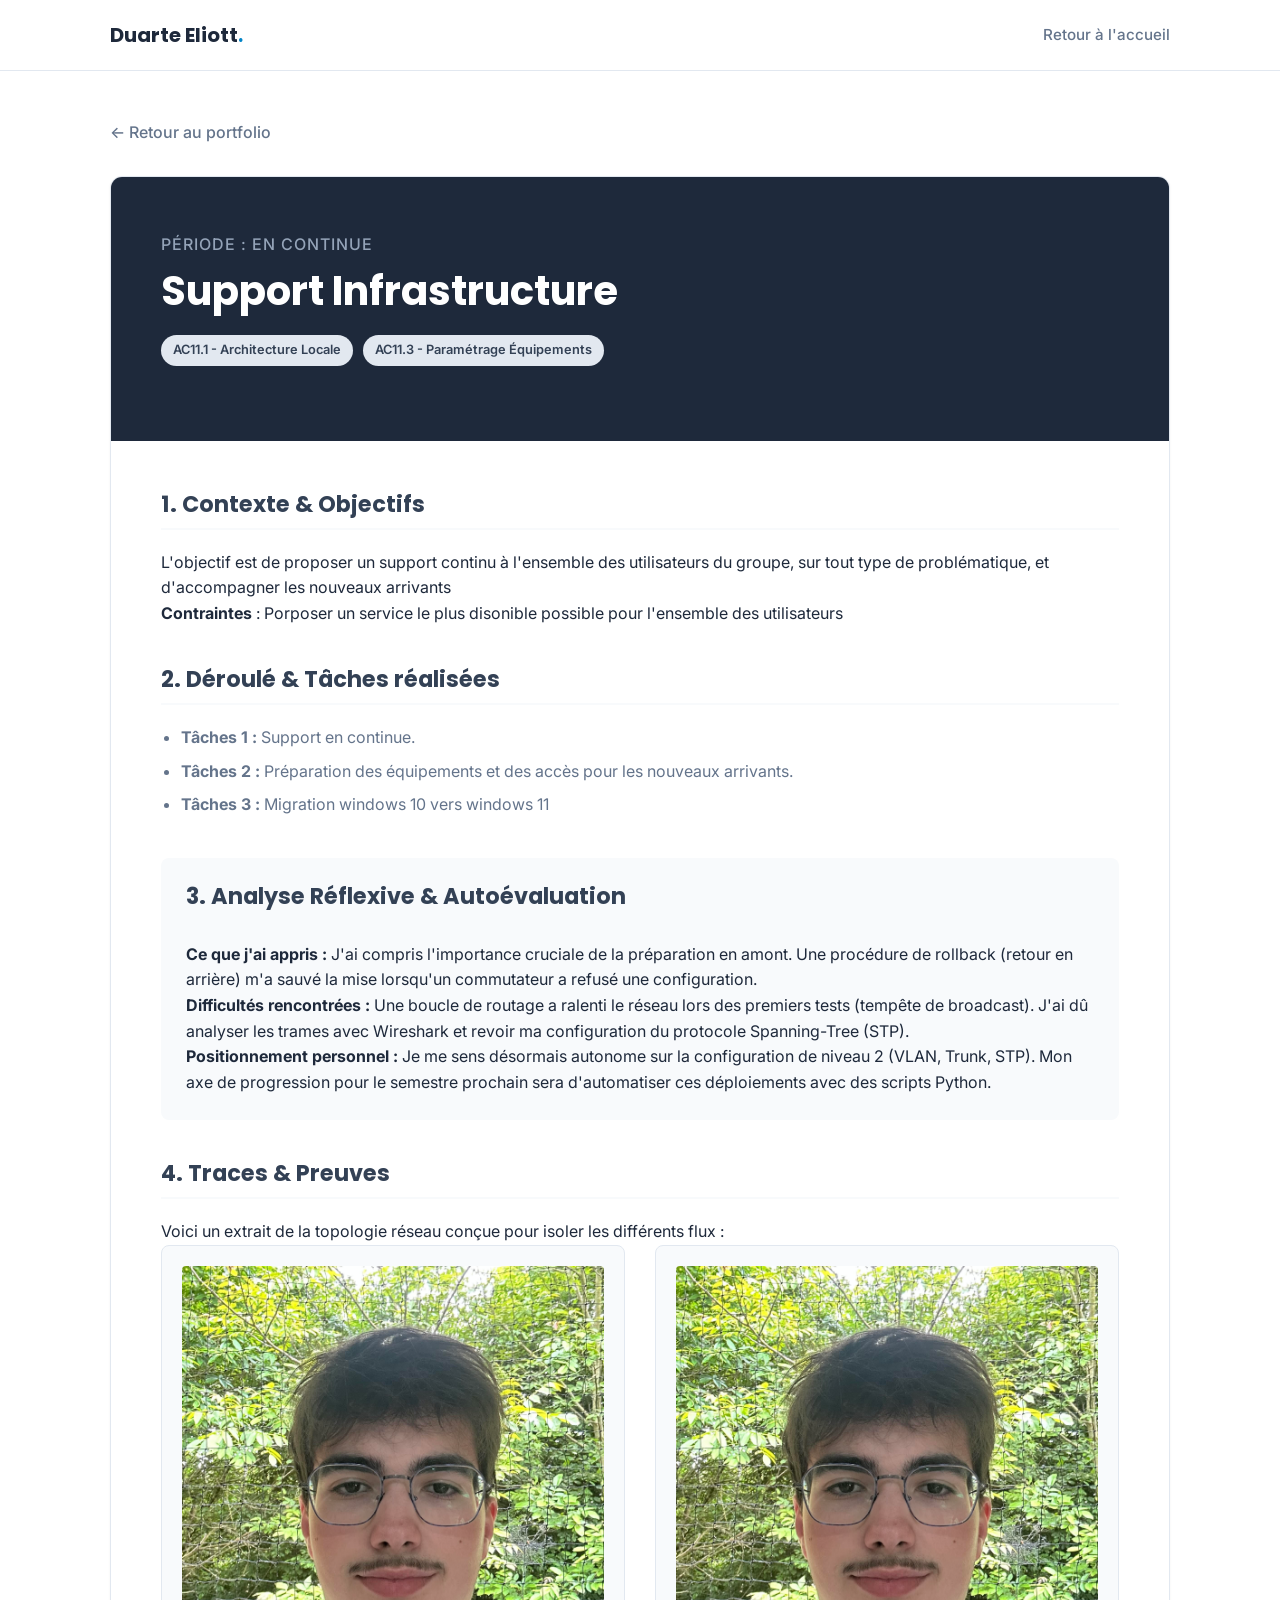
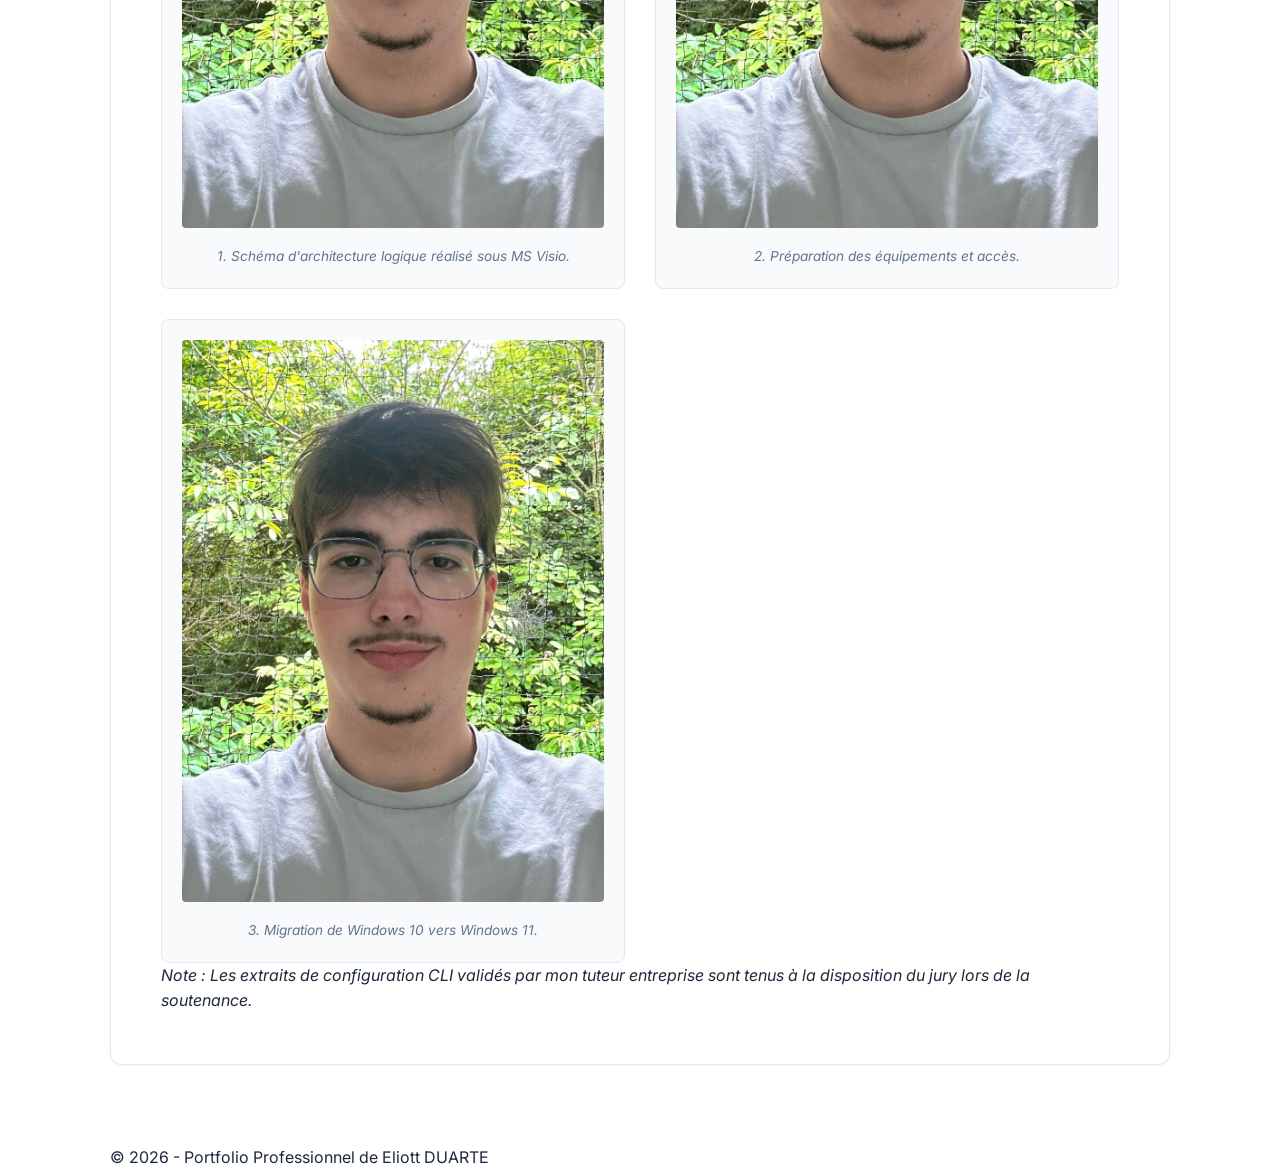
==== mission1.html @ 35295875 "6eme" ====
<!DOCTYPE html>
<html lang="fr">
<head>
    <meta charset="UTF-8">
    <meta name="viewport" content="width=device-width, initial-scale=1.0">
    <title>Mission 1 : Migration VLAN | Portfolio</title>
    <link href="https://fonts.googleapis.com/css2?family=Inter:wght@300;400;500&family=Poppins:wght@500;600;700&display=swap" rel="stylesheet">
    <link rel="stylesheet" href="style.css">
</head>
<body class="bg-light">

    <header class="main-header">
        <div class="container nav-container">
            <div class="logo">
                <span class="logo-name">Duarte Eliott</span><span class="logo-dot">.</span>
            </div>
            <nav>
                <ul class="nav-links">
                    <li><a href="index.html">Retour à l'accueil</a></li>
                </ul>
            </nav>
        </div>
    </header>

    <main class="page-mission">
        <div class="container">
            <a href="index.html#missions" class="btn-back">&larr; Retour au portfolio</a>

            <article class="mission-detail-card">
                <header class="mission-detail-header">
                    <span class="mission-date">Période : En Continue</span>
                    <h1>Support Infrastructure</h1>
                    <div class="tags">
                        <span class="tag">AC11.1 - Architecture Locale</span>
                        <span class="tag">AC11.3 - Paramétrage Équipements</span>
                    </div>
                </header>

                <div class="mission-detail-body">
                    <div class="content-block">
                        <h2>1. Contexte & Objectifs</h2>
                        <p>L'objectif est de proposer un support continu à l'ensemble des utilisateurs du groupe, sur tout type de problématique, et d'accompagner les nouveaux arrivants</p>
                        <p><strong>Contraintes </strong>: Porposer un service le plus disonible possible pour l'ensemble des utilisateurs  </p>
                    </div>

                    <div class="content-block">
                        <h2>2. Déroulé & Tâches réalisées</h2>
                        <ul class="task-list">
                            <li><strong>Tâches 1 :</strong> Support en continue. </li>
                            <li><strong>Tâches 2 :</strong> Préparation des équipements et des accès pour les nouveaux arrivants. </li>
                            <li><strong>Tâches 3 :</strong> Migration windows 10 vers windows 11</li>

                        </ul>
                    </div>

                    <div class="content-block bg-gray rounded-box">
                        <h2>3. Analyse Réflexive & Autoévaluation</h2>
                        <p><strong>Ce que j'ai appris :</strong> J'ai compris l'importance cruciale de la préparation en amont. Une procédure de rollback (retour en arrière) m'a sauvé la mise lorsqu'un commutateur a refusé une configuration.</p>
                        <p><strong>Difficultés rencontrées :</strong> Une boucle de routage a ralenti le réseau lors des premiers tests (tempête de broadcast). J'ai dû analyser les trames avec Wireshark et revoir ma configuration du protocole Spanning-Tree (STP).</p>
                        <p><strong>Positionnement personnel :</strong> Je me sens désormais autonome sur la configuration de niveau 2 (VLAN, Trunk, STP). Mon axe de progression pour le semestre prochain sera d'automatiser ces déploiements avec des scripts Python.</p>
                    </div>

                    <div class="content-block">
                        <h2>4. Traces & Preuves</h2>
                        <p>Voici un extrait de la topologie réseau conçue pour isoler les différents flux :</p>
                        
                        <div class="cards-grid">
                            <div class="proof-container" style="margin: 0;">
                                <img src="photo.jpg" alt="Preuve 1 - Topologie" style="max-width: 100%; height: auto; border-radius: 4px;">
                                <p class="caption">1. Schéma d'architecture logique réalisé sous MS Visio.</p>
                            </div>

                            <div class="proof-container" style="margin: 0;">
                                <img src="photo.jpg" alt="Preuve 2 - Équipements" style="max-width: 100%; height: auto; border-radius: 4px;">
                                <p class="caption">2. Préparation des équipements et accès.</p>
                            </div>

                            <div class="proof-container" style="margin: 0;">
                                <img src="photo.jpg" alt="Preuve 3 - Migration Windows" style="max-width: 100%; height: auto; border-radius: 4px;">
                                <p class="caption">3. Migration de Windows 10 vers Windows 11.</p>
                            </div>
                        </div>
                        
                        <p><em>Note : Les extraits de configuration CLI validés par mon tuteur entreprise sont tenus à la disposition du jury lors de la soutenance.</em></p>
                    </div>
                </div>
            </article>
        </div>
    </main>

    <footer class="main-footer">
        <div class="container">
            <p>© 2026 - Portfolio Professionnel de Eliott DUARTE</p>
        </div>
    </footer>

</body>
</html>
---- style.css ----
/* VARIABLES GLOBALES */
:root {
    --primary-color: #1e293b; /* Bleu ardoise très foncé (texte principal) */
    --secondary-color: #334155; /* Bleu gris (titres) */
    --accent-color: #0284c7; /* Bleu professionnel (boutons, liens) */
    --bg-white: #ffffff;
    --bg-light: #f8fafc; /* Gris très clair pour alterner les sections */
    --text-muted: #64748b;
    --border-color: #e2e8f0;
    --shadow-sm: 0 1px 3px rgba(0,0,0,0.05);
    --shadow-md: 0 4px 6px -1px rgba(0,0,0,0.05), 0 2px 4px -1px rgba(0,0,0,0.03);
    --radius: 12px;
}

/* RESET & TYPOGRAPHIE */
* {
    margin: 0;
    padding: 0;
    box-sizing: border-box;
}

html {
    scroll-behavior: smooth;
}

body {
    font-family: 'Inter', sans-serif;
    color: var(--primary-color);
    line-height: 1.6;
    background-color: var(--bg-white);
}

h1, h2, h3, h4 {
    font-family: 'Poppins', sans-serif;
    color: var(--secondary-color);
    line-height: 1.2;
}

.container {
    max-width: 1100px;
    margin: 0 auto;
    padding: 0 20px;
}

/* HEADER & NAVIGATION */
.main-header {
    background-color: var(--bg-white);
    position: fixed;
    width: 100%;
    top: 0;
    z-index: 1000;
    border-bottom: 1px solid var(--border-color);
}

.nav-container {
    display: flex;
    justify-content: space-between;
    align-items: center;
    height: 70px;
}

.logo {
    font-family: 'Poppins', sans-serif;
    font-size: 1.25rem;
    font-weight: 700;
    color: var(--primary-color);
}

.logo-dot {
    color: var(--accent-color);
}

.nav-links {
    list-style: none;
    display: flex;
    gap: 30px;
}

.nav-links a {
    text-decoration: none;
    color: var(--text-muted);
    font-weight: 500;
    font-size: 0.95rem;
    transition: color 0.2s ease;
}

.nav-links a:hover {
    color: var(--accent-color);
}

/* SECTIONS GÉNÉRALES */
.section-white, .section-light {
    padding: 100px 0;
}

.section-light {
    background-color: var(--bg-light);
}

.section-title {
    font-size: 2rem;
    margin-bottom: 50px;
    text-align: center;
}

.section-intro {
    text-align: center;
    max-width: 700px;
    margin: -30px auto 40px auto;
    color: var(--text-muted);
}

/* 1. HERO SECTION (ACCUEIL) */
.section-hero {
    padding: 140px 0 80px 0; /* Plus d'espace en haut pour le header fixe */
    background-color: var(--bg-white);
}

.hero-wrapper {
    display: flex;
    align-items: center;
    gap: 60px;
}

.hero-content {
    flex: 1.2;
}

.badge {
    display: inline-block;
    padding: 6px 12px;
    background-color: #e0f2fe;
    color: var(--accent-color);
    border-radius: 20px;
    font-size: 0.85rem;
    font-weight: 600;
    margin-bottom: 20px;
}

.hero-content h1 {
    font-size: 3rem;
    margin-bottom: 15px;
    letter-spacing: -1px;
}

.hero-subtitle {
    font-size: 1.1rem;
    color: var(--text-muted);
    margin-bottom: 30px;
}

.hero-description {
    background: var(--bg-light);
    padding: 20px;
    border-left: 4px solid var(--accent-color);
    border-radius: 0 8px 8px 0;
    font-size: 0.95rem;
}

.hero-image-container {
    flex: 1;
    position: relative;
}

.hero-img {
    width: 100%;
    border-radius: var(--radius);
    position: relative;
    z-index: 2;
    box-shadow: var(--shadow-md);
}

.img-backdrop {
    position: absolute;
    top: 20px;
    right: -20px;
    width: 100%;
    height: 100%;
    background-color: #f1f5f9;
    border-radius: var(--radius);
    z-index: 1;
}

/* 2. CARTES ENTREPRISE */
.cards-grid {
    display: grid;
    grid-template-columns: repeat(auto-fit, minmax(300px, 1fr));
    gap: 30px;
}

.card {
    background: var(--bg-white);
    padding: 30px;
    border-radius: var(--radius);
    box-shadow: var(--shadow-sm);
    border: 1px solid var(--border-color);
    transition: transform 0.3s ease, box-shadow 0.3s ease;
}

.card:hover {
    transform: translateY(-5px);
    box-shadow: var(--shadow-md);
}

.card-icon {
    font-size: 2rem;
    margin-bottom: 15px;
}

.card h3 {
    margin-bottom: 15px;
    font-size: 1.2rem;
}

/* 3. MISSIONS */
.mission-card {
    background: var(--bg-white);
    border-radius: var(--radius);
    border: 1px solid var(--border-color);
    box-shadow: var(--shadow-sm);
    margin-bottom: 40px;
    overflow: hidden;
}

.mission-header {
    padding: 25px 30px;
    border-bottom: 1px solid var(--border-color);
    background-color: var(--bg-white);
}

.mission-title-group h3 {
    font-size: 1.4rem;
    color: var(--primary-color);
}

.mission-date {
    display: block;
    font-size: 0.9rem;
    color: var(--accent-color);
    font-weight: 500;
    margin-top: 5px;
}

.mission-body {
    display: flex;
    flex-wrap: wrap;
    padding: 30px;
    gap: 40px;
}

.mission-column {
    flex: 1;
    min-width: 300px;
}

.mission-column h4 {
    margin-bottom: 15px;
    font-size: 1.1rem;
}

.task-list {
    padding-left: 20px;
    color: var(--text-muted);
}

.task-list li {
    margin-bottom: 8px;
}

.rounded-box {
    background-color: var(--bg-light);
    padding: 25px;
    border-radius: 8px;
}

.tags {
    display: flex;
    gap: 10px;
    flex-wrap: wrap;
    margin-bottom: 25px;
}

.tag {
    background-color: #e2e8f0;
    color: var(--secondary-color);
    padding: 5px 12px;
    border-radius: 20px;
    font-size: 0.8rem;
    font-weight: 600;
}

.mission-footer {
    padding: 20px 30px;
    background-color: #f8fafc;
    border-top: 1px solid var(--border-color);
}

.trace-text {
    font-style: italic;
    color: var(--text-muted);
    font-size: 0.95rem;
}

/* 4. TABLEAU BILAN */
.table-container {
    overflow-x: auto;
    background: var(--bg-white);
    border-radius: var(--radius);
    box-shadow: var(--shadow-sm);
    border: 1px solid var(--border-color);
}

.styled-table {
    width: 100%;
    border-collapse: collapse;
    min-width: 800px;
}

.styled-table thead tr {
    background-color: var(--primary-color);
    color: var(--bg-white);
    text-align: left;
}

.styled-table th, .styled-table td {
    padding: 15px 20px;
}

/* --- NOUVEAUTÉS POUR LE MULTIPAGE (MISSIONS) --- */

/* Grille des cartes sur l'accueil */
.mission-grid {
    display: grid;
    grid-template-columns: repeat(auto-fit, minmax(320px, 1fr));
    gap: 30px;
    margin-top: 40px;
}

/* Carte cliquable */
.mission-summary-card {
    display: flex;
    flex-direction: column;
    background: var(--bg-white);
    padding: 35px 30px;
    border-radius: var(--radius);
    border: 1px solid var(--border-color);
    text-decoration: none;
    color: var(--primary-color);
    transition: transform 0.3s ease, box-shadow 0.3s ease, border-color 0.3s ease;
}

.mission-summary-card:hover {
    transform: translateY(-5px);
    box-shadow: var(--shadow-md);
    border-color: var(--accent-color);
}

.mission-summary-card h3 {
    font-size: 1.3rem;
    margin-bottom: 15px;
    margin-top: 10px;
}

.mission-summary-card p {
    color: var(--text-muted);
    font-size: 0.95rem;
    flex-grow: 1; /* Pousse le lien "Voir le détail" vers le bas */
}

.read-more {
    display: inline-block;
    margin-top: 20px;
    color: var(--accent-color);
    font-weight: 600;
    font-size: 0.95rem;
}

/* Page détail de la mission */
.page-mission {
    padding: 120px 0 80px 0; /* Compense le header fixe */
}

.btn-back {
    display: inline-flex;
    align-items: center;
    color: var(--text-muted);
    text-decoration: none;
    font-weight: 500;
    margin-bottom: 30px;
    transition: color 0.2s;
}

.btn-back:hover {
    color: var(--accent-color);
}

.mission-detail-card {
    background: var(--bg-white);
    border-radius: var(--radius);
    border: 1px solid var(--border-color);
    box-shadow: var(--shadow-sm);
    overflow: hidden;
}

.mission-detail-header {
    background-color: var(--primary-color);
    color: var(--bg-white);
    padding: 50px;
}

.mission-detail-header h1 {
    color: var(--bg-white);
    font-size: 2.5rem;
    margin: 10px 0 20px 0;
}

.mission-detail-header .mission-date {
    color: #94a3b8;
    font-size: 1rem;
    text-transform: uppercase;
    letter-spacing: 1px;
}

.mission-detail-body {
    padding: 50px;
}

.content-block {
    margin-bottom: 40px;
}

.content-block:last-child {
    margin-bottom: 0;
}

.content-block h2 {
    font-size: 1.4rem;
    margin-bottom: 20px;
    padding-bottom: 10px;
    border-bottom: 2px solid var(--bg-light);
}

.bg-gray {
    background-color: var(--bg-light);
}

.proof-container {
    background-color: var(--bg-light);
    border: 1px solid var(--border-color);
    padding: 20px;
    border-radius: 8px;
    text-align: center;
    margin: 20px 0;
}

.caption {
    font-size: 0.85rem;
    color: var(--text-muted);
    margin-top: 10px;
    font-style: italic;
}
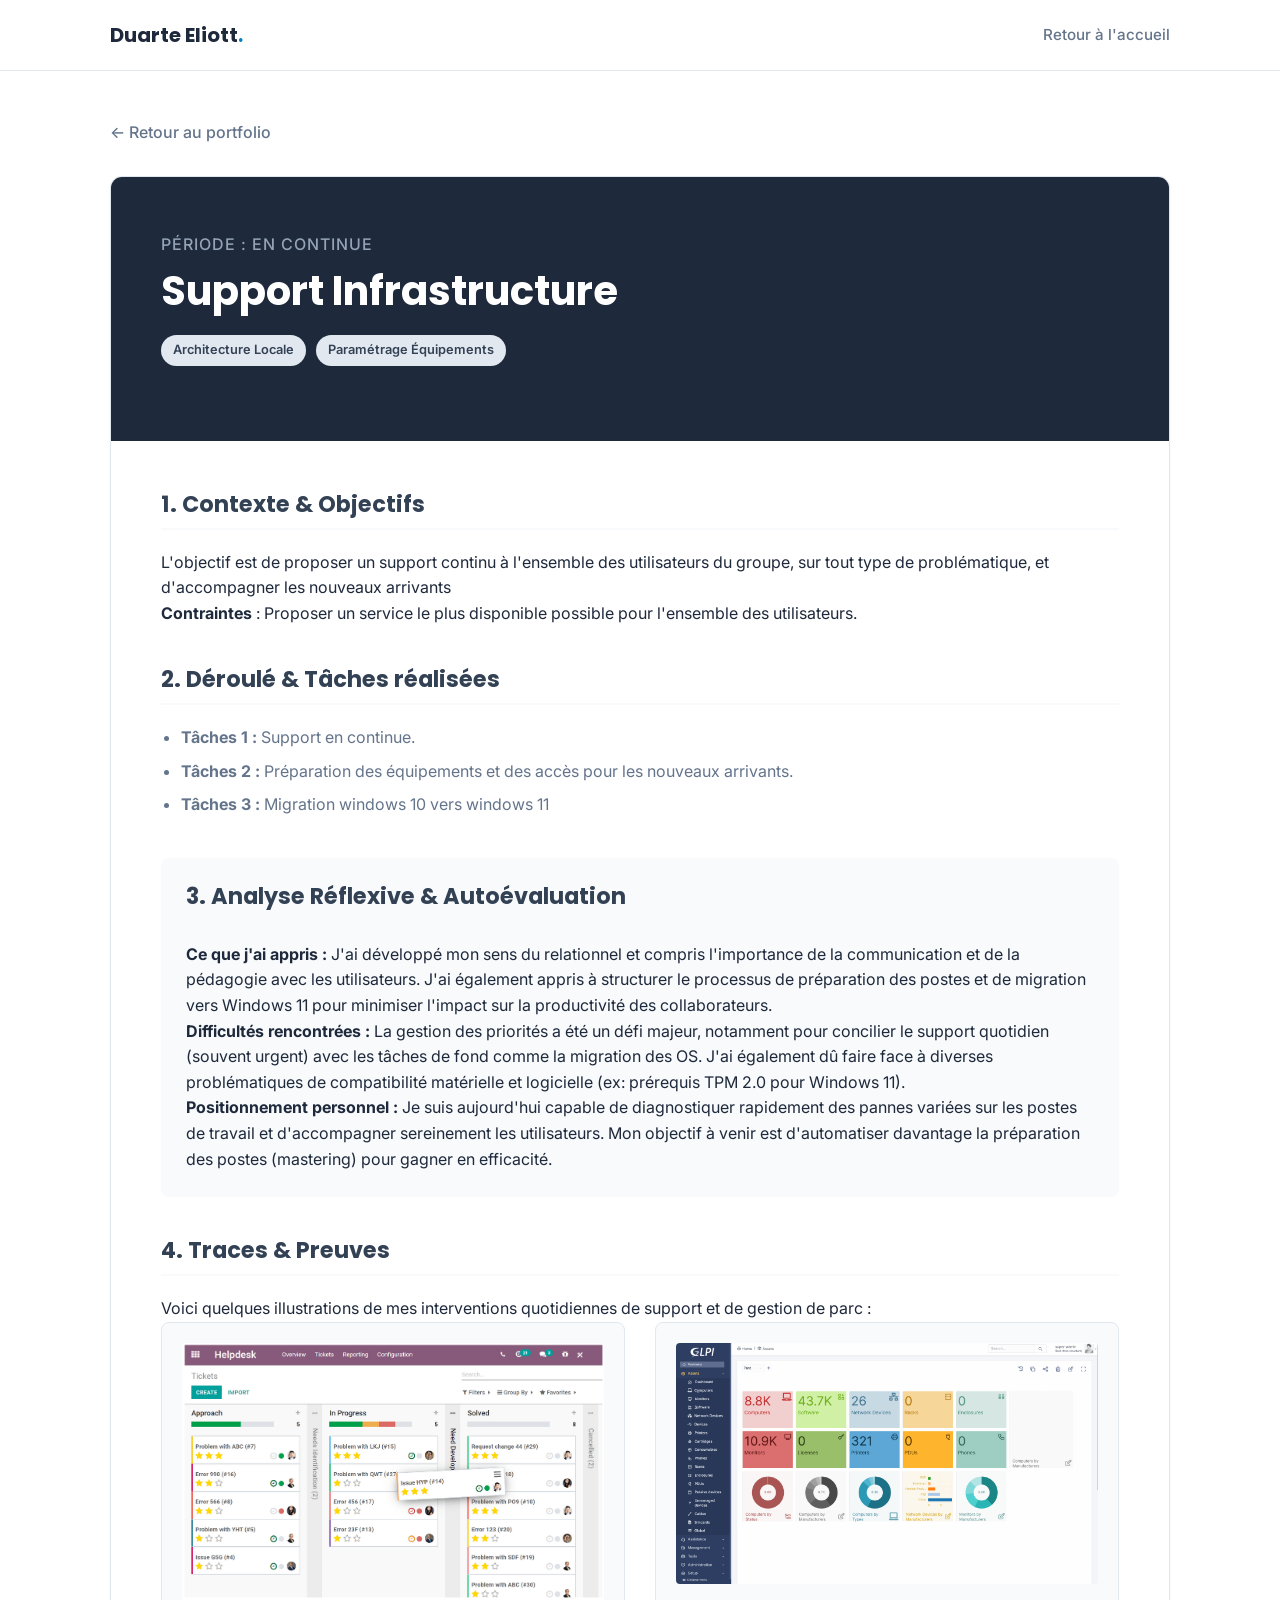
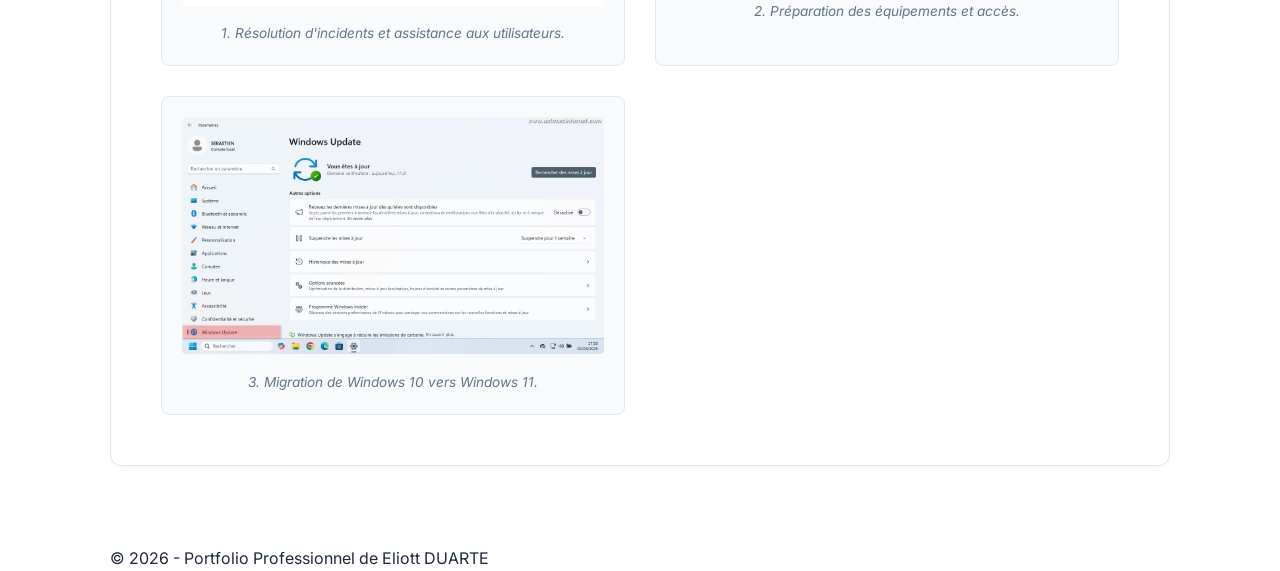
==== commit 73ae3643: "7eme" ====
--- a/mission1.html
+++ b/mission1.html
@@ -3,7 +3,7 @@
 <head>
     <meta charset="UTF-8">
     <meta name="viewport" content="width=device-width, initial-scale=1.0">
-    <title>Mission 1 : Migration VLAN | Portfolio</title>
+    <title>Mission 1 : Support Infrastructure | Portfolio</title>
     <link href="https://fonts.googleapis.com/css2?family=Inter:wght@300;400;500&family=Poppins:wght@500;600;700&display=swap" rel="stylesheet">
     <link rel="stylesheet" href="style.css">
 </head>
@@ -31,8 +31,8 @@
                     <span class="mission-date">Période : En Continue</span>
                     <h1>Support Infrastructure</h1>
                     <div class="tags">
-                        <span class="tag">AC11.1 - Architecture Locale</span>
-                        <span class="tag">AC11.3 - Paramétrage Équipements</span>
+                        <span class="tag">Architecture Locale</span>
+                        <span class="tag">Paramétrage Équipements</span>
                     </div>
                 </header>
 
@@ -40,7 +40,7 @@
                     <div class="content-block">
                         <h2>1. Contexte & Objectifs</h2>
                         <p>L'objectif est de proposer un support continu à l'ensemble des utilisateurs du groupe, sur tout type de problématique, et d'accompagner les nouveaux arrivants</p>
-                        <p><strong>Contraintes </strong>: Porposer un service le plus disonible possible pour l'ensemble des utilisateurs  </p>
+                        <p><strong>Contraintes </strong>: Proposer un service le plus disponible possible pour l'ensemble des utilisateurs. </p>
                     </div>
 
                     <div class="content-block">
@@ -55,33 +55,33 @@
 
                     <div class="content-block bg-gray rounded-box">
                         <h2>3. Analyse Réflexive & Autoévaluation</h2>
-                        <p><strong>Ce que j'ai appris :</strong> J'ai compris l'importance cruciale de la préparation en amont. Une procédure de rollback (retour en arrière) m'a sauvé la mise lorsqu'un commutateur a refusé une configuration.</p>
-                        <p><strong>Difficultés rencontrées :</strong> Une boucle de routage a ralenti le réseau lors des premiers tests (tempête de broadcast). J'ai dû analyser les trames avec Wireshark et revoir ma configuration du protocole Spanning-Tree (STP).</p>
-                        <p><strong>Positionnement personnel :</strong> Je me sens désormais autonome sur la configuration de niveau 2 (VLAN, Trunk, STP). Mon axe de progression pour le semestre prochain sera d'automatiser ces déploiements avec des scripts Python.</p>
+                        <p><strong>Ce que j'ai appris :</strong> J'ai développé mon sens du relationnel et compris l'importance de la communication et de la pédagogie avec les utilisateurs. J'ai également appris à structurer le processus de préparation des postes et de migration vers Windows 11 pour minimiser l'impact sur la productivité des collaborateurs.</p>
+                        <p><strong>Difficultés rencontrées :</strong> La gestion des priorités a été un défi majeur, notamment pour concilier le support quotidien (souvent urgent) avec les tâches de fond comme la migration des OS. J'ai également dû faire face à diverses problématiques de compatibilité matérielle et logicielle (ex: prérequis TPM 2.0 pour Windows 11).</p>
+                        <p><strong>Positionnement personnel :</strong> Je suis aujourd'hui capable de diagnostiquer rapidement des pannes variées sur les postes de travail et d'accompagner sereinement les utilisateurs. Mon objectif à venir est d'automatiser davantage la préparation des postes (mastering) pour gagner en efficacité.</p>
                     </div>
 
                     <div class="content-block">
                         <h2>4. Traces & Preuves</h2>
-                        <p>Voici un extrait de la topologie réseau conçue pour isoler les différents flux :</p>
+                        <p>Voici quelques illustrations de mes interventions quotidiennes de support et de gestion de parc :</p>
                         
                         <div class="cards-grid">
                             <div class="proof-container" style="margin: 0;">
-                                <img src="photo.jpg" alt="Preuve 1 - Topologie" style="max-width: 100%; height: auto; border-radius: 4px;">
-                                <p class="caption">1. Schéma d'architecture logique réalisé sous MS Visio.</p>
+                                <img src="img6.png" alt="Preuve 1 - Support" style="max-width: 100%; height: auto; border-radius: 4px;">
+                                <p class="caption">1. Résolution d'incidents et assistance aux utilisateurs.</p>
                             </div>
 
                             <div class="proof-container" style="margin: 0;">
-                                <img src="photo.jpg" alt="Preuve 2 - Équipements" style="max-width: 100%; height: auto; border-radius: 4px;">
+                                <img src="img4.png" alt="Preuve 2 - Équipements" style="max-width: 100%; height: auto; border-radius: 4px;">
                                 <p class="caption">2. Préparation des équipements et accès.</p>
                             </div>
 
                             <div class="proof-container" style="margin: 0;">
-                                <img src="photo.jpg" alt="Preuve 3 - Migration Windows" style="max-width: 100%; height: auto; border-radius: 4px;">
+                                <img src="img5.jpg" alt="Preuve 3 - Migration Windows" style="max-width: 100%; height: auto; border-radius: 4px;">
                                 <p class="caption">3. Migration de Windows 10 vers Windows 11.</p>
                             </div>
                         </div>
                         
-                        <p><em>Note : Les extraits de configuration CLI validés par mon tuteur entreprise sont tenus à la disposition du jury lors de la soutenance.</em></p>
+                        <p></p>
                     </div>
                 </div>
             </article>
@@ -95,4 +95,5 @@
     </footer>
 
 </body>
-</html>+</html>
+
--- a/style.css
+++ b/style.css
@@ -314,6 +314,7 @@
     width: 100%;
     border-collapse: collapse;
     min-width: 800px;
+    font-size: 1.1rem;
 }
 
 .styled-table thead tr {
@@ -322,8 +323,12 @@
     text-align: left;
 }
 
+.styled-table th {
+    font-size: 1.2rem;
+}
+
 .styled-table th, .styled-table td {
-    padding: 15px 20px;
+    padding: 25px 30px;
 }
 
 /* --- NOUVEAUTÉS POUR LE MULTIPAGE (MISSIONS) --- */
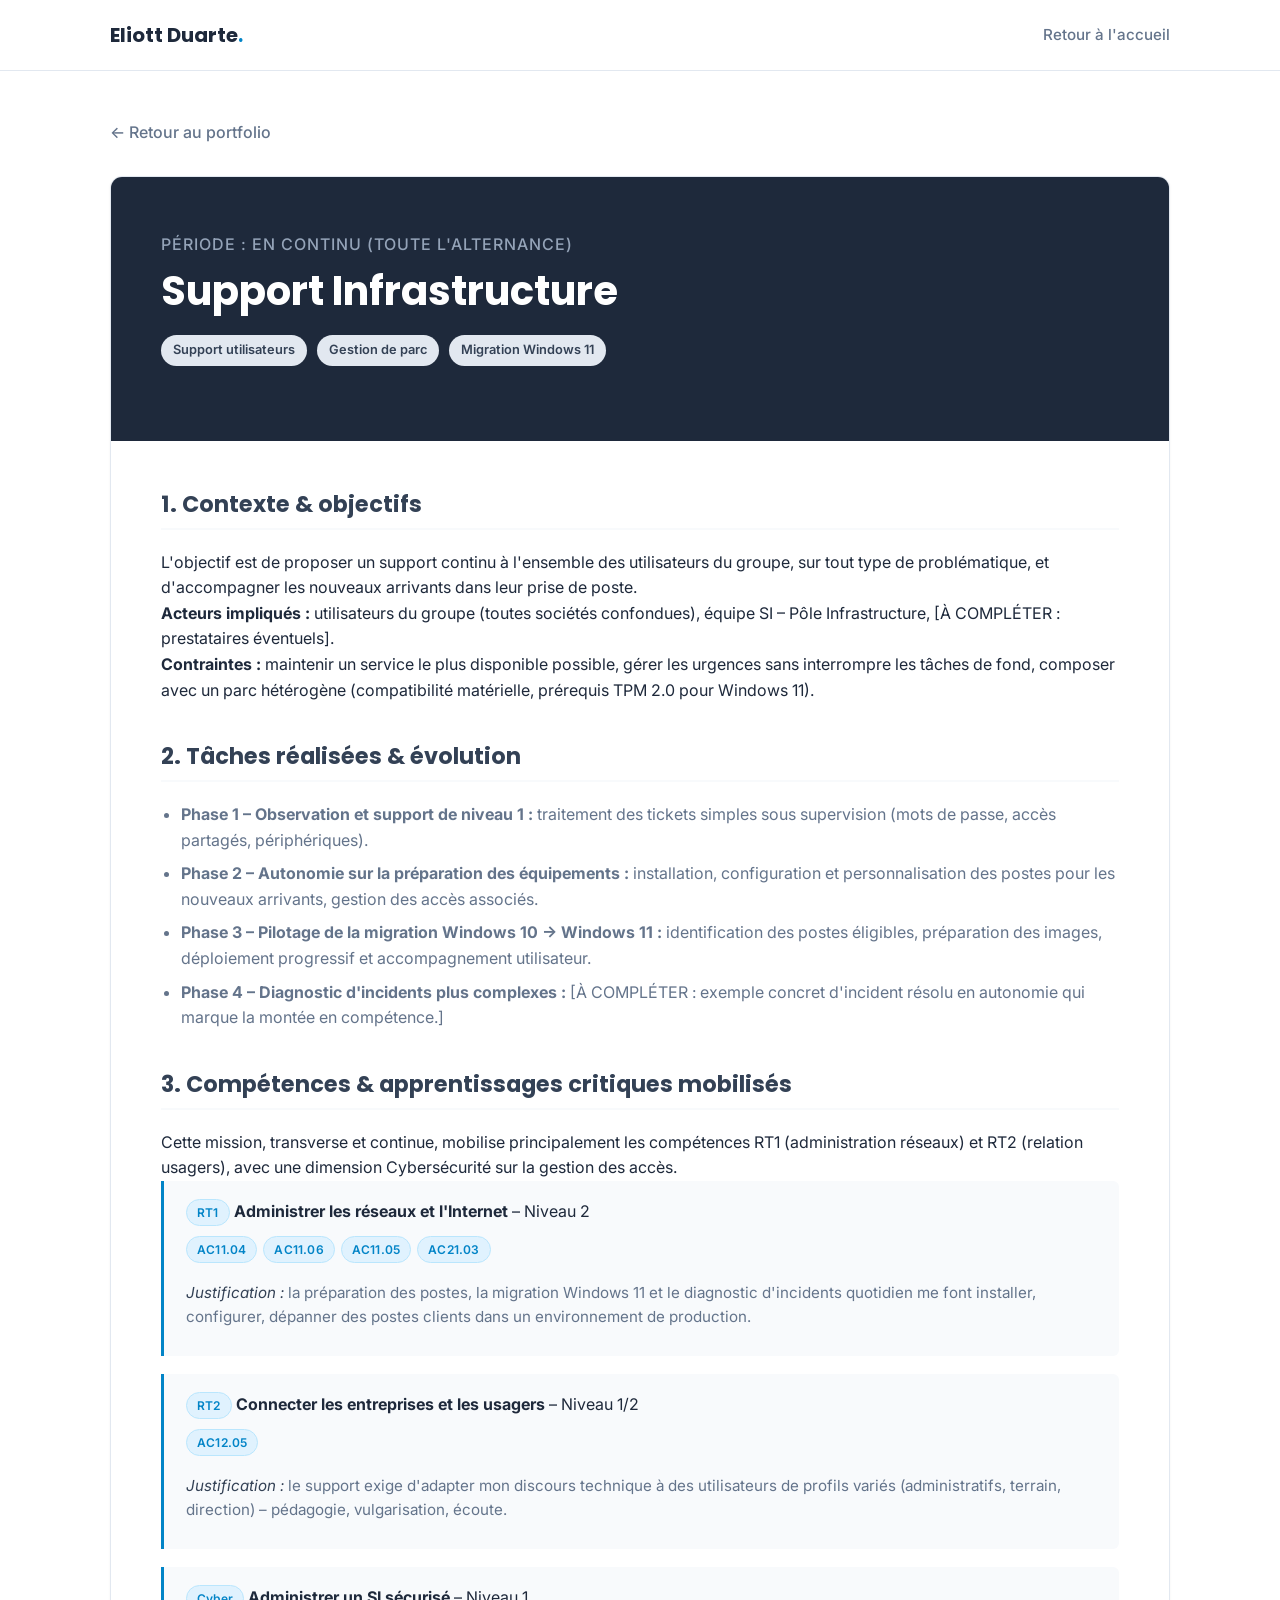
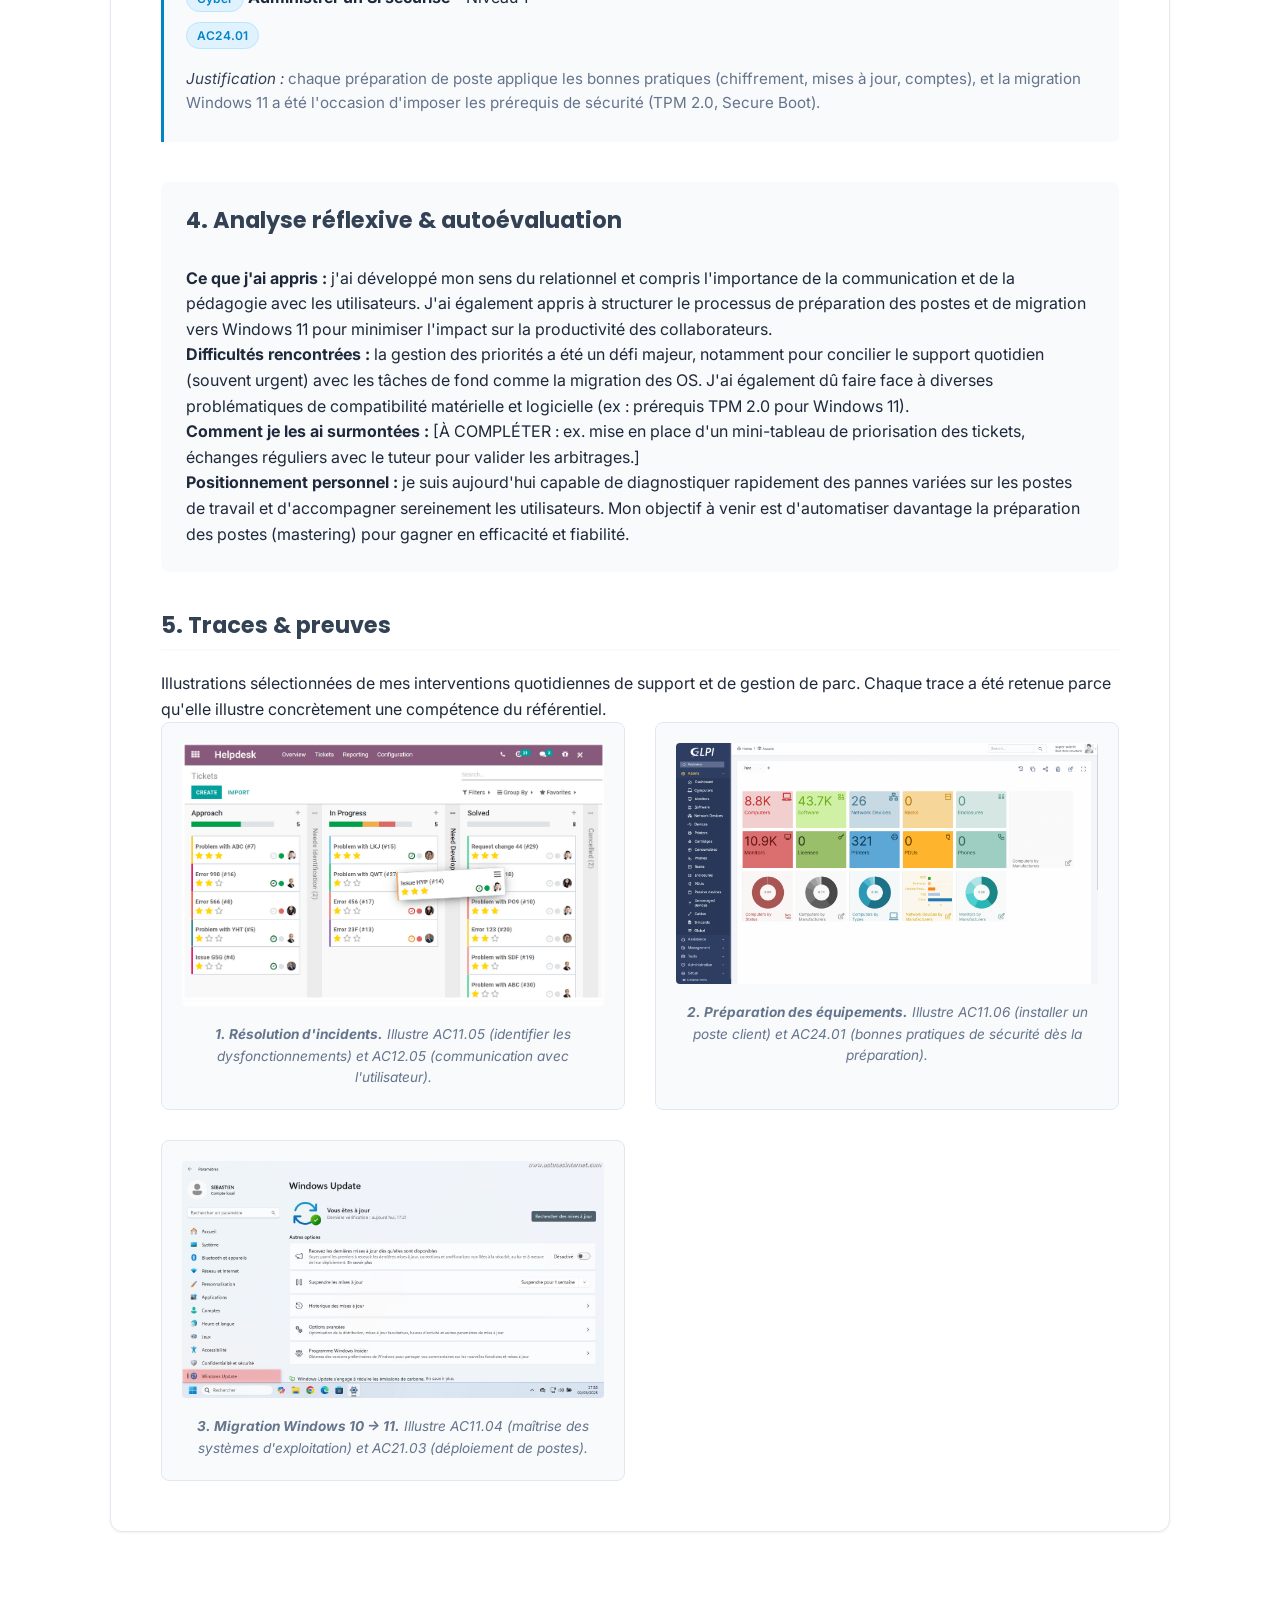
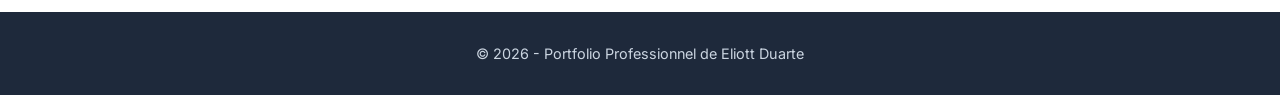
==== commit 226a298e: "9eme" ====
--- a/mission1.html
+++ b/mission1.html
@@ -12,7 +12,7 @@
     <header class="main-header">
         <div class="container nav-container">
             <div class="logo">
-                <span class="logo-name">Duarte Eliott</span><span class="logo-dot">.</span>
+                <span class="logo-name">Eliott Duarte</span><span class="logo-dot">.</span>
             </div>
             <nav>
                 <ul class="nav-links">
@@ -28,60 +28,93 @@
 
             <article class="mission-detail-card">
                 <header class="mission-detail-header">
-                    <span class="mission-date">Période : En Continue</span>
+                    <span class="mission-date">Période : en continu (toute l'alternance)</span>
                     <h1>Support Infrastructure</h1>
                     <div class="tags">
-                        <span class="tag">Architecture Locale</span>
-                        <span class="tag">Paramétrage Équipements</span>
+                        <span class="tag">Support utilisateurs</span>
+                        <span class="tag">Gestion de parc</span>
+                        <span class="tag">Migration Windows 11</span>
                     </div>
                 </header>
 
                 <div class="mission-detail-body">
                     <div class="content-block">
-                        <h2>1. Contexte & Objectifs</h2>
-                        <p>L'objectif est de proposer un support continu à l'ensemble des utilisateurs du groupe, sur tout type de problématique, et d'accompagner les nouveaux arrivants</p>
-                        <p><strong>Contraintes </strong>: Proposer un service le plus disponible possible pour l'ensemble des utilisateurs. </p>
+                        <h2>1. Contexte &amp; objectifs</h2>
+                        <p>L'objectif est de proposer un support continu à l'ensemble des utilisateurs du groupe, sur tout type de problématique, et d'accompagner les nouveaux arrivants dans leur prise de poste.</p>
+                        <p><strong>Acteurs impliqués :</strong> utilisateurs du groupe (toutes sociétés confondues), équipe SI – Pôle Infrastructure, [À COMPLÉTER : prestataires éventuels].</p>
+                        <p><strong>Contraintes :</strong> maintenir un service le plus disponible possible, gérer les urgences sans interrompre les tâches de fond, composer avec un parc hétérogène (compatibilité matérielle, prérequis TPM 2.0 pour Windows 11).</p>
                     </div>
 
                     <div class="content-block">
-                        <h2>2. Déroulé & Tâches réalisées</h2>
+                        <h2>2. Tâches réalisées &amp; évolution</h2>
                         <ul class="task-list">
-                            <li><strong>Tâches 1 :</strong> Support en continue. </li>
-                            <li><strong>Tâches 2 :</strong> Préparation des équipements et des accès pour les nouveaux arrivants. </li>
-                            <li><strong>Tâches 3 :</strong> Migration windows 10 vers windows 11</li>
-
+                            <li><strong>Phase 1 – Observation et support de niveau 1 :</strong> traitement des tickets simples sous supervision (mots de passe, accès partagés, périphériques).</li>
+                            <li><strong>Phase 2 – Autonomie sur la préparation des équipements :</strong> installation, configuration et personnalisation des postes pour les nouveaux arrivants, gestion des accès associés.</li>
+                            <li><strong>Phase 3 – Pilotage de la migration Windows 10 → Windows 11 :</strong> identification des postes éligibles, préparation des images, déploiement progressif et accompagnement utilisateur.</li>
+                            <li><strong>Phase 4 – Diagnostic d'incidents plus complexes :</strong> [À COMPLÉTER : exemple concret d'incident résolu en autonomie qui marque la montée en compétence.]</li>
                         </ul>
                     </div>
 
+                    <div class="content-block">
+                        <h2>3. Compétences &amp; apprentissages critiques mobilisés</h2>
+                        <p>Cette mission, transverse et continue, mobilise principalement les compétences RT1 (administration réseaux) et RT2 (relation usagers), avec une dimension Cybersécurité sur la gestion des accès.</p>
+
+                        <div class="competence-mini">
+                            <p><span class="ac-tag">RT1</span> <strong>Administrer les réseaux et l'Internet</strong> – Niveau 2</p>
+                            <div class="ac-tag-row">
+                                <span class="ac-tag" title="Maîtriser les principes des systèmes d'exploitation">AC11.04</span>
+                                <span class="ac-tag" title="Installer un poste client, expliquer la procédure">AC11.06</span>
+                                <span class="ac-tag" title="Identifier et signaler les dysfonctionnements du réseau local">AC11.05</span>
+                                <span class="ac-tag" title="Déployer des postes clients et solutions virtualisées">AC21.03</span>
+                            </div>
+                            <p><em>Justification :</em> la préparation des postes, la migration Windows 11 et le diagnostic d'incidents quotidien me font installer, configurer, dépanner des postes clients dans un environnement de production.</p>
+                        </div>
+
+                        <div class="competence-mini">
+                            <p><span class="ac-tag">RT2</span> <strong>Connecter les entreprises et les usagers</strong> – Niveau 1/2</p>
+                            <div class="ac-tag-row">
+                                <span class="ac-tag" title="Communiquer avec un tiers, adapter son discours et sa langue">AC12.05</span>
+                            </div>
+                            <p><em>Justification :</em> le support exige d'adapter mon discours technique à des utilisateurs de profils variés (administratifs, terrain, direction) – pédagogie, vulgarisation, écoute.</p>
+                        </div>
+
+                        <div class="competence-mini">
+                            <p><span class="ac-tag">Cyber</span> <strong>Administrer un SI sécurisé</strong> – Niveau 1</p>
+                            <div class="ac-tag-row">
+                                <span class="ac-tag" title="Connaître et utiliser les bonnes pratiques de cybersécurité">AC24.01</span>
+                            </div>
+                            <p><em>Justification :</em> chaque préparation de poste applique les bonnes pratiques (chiffrement, mises à jour, comptes), et la migration Windows 11 a été l'occasion d'imposer les prérequis de sécurité (TPM 2.0, Secure Boot).</p>
+                        </div>
+                    </div>
+
                     <div class="content-block bg-gray rounded-box">
-                        <h2>3. Analyse Réflexive & Autoévaluation</h2>
-                        <p><strong>Ce que j'ai appris :</strong> J'ai développé mon sens du relationnel et compris l'importance de la communication et de la pédagogie avec les utilisateurs. J'ai également appris à structurer le processus de préparation des postes et de migration vers Windows 11 pour minimiser l'impact sur la productivité des collaborateurs.</p>
-                        <p><strong>Difficultés rencontrées :</strong> La gestion des priorités a été un défi majeur, notamment pour concilier le support quotidien (souvent urgent) avec les tâches de fond comme la migration des OS. J'ai également dû faire face à diverses problématiques de compatibilité matérielle et logicielle (ex: prérequis TPM 2.0 pour Windows 11).</p>
-                        <p><strong>Positionnement personnel :</strong> Je suis aujourd'hui capable de diagnostiquer rapidement des pannes variées sur les postes de travail et d'accompagner sereinement les utilisateurs. Mon objectif à venir est d'automatiser davantage la préparation des postes (mastering) pour gagner en efficacité.</p>
+                        <h2>4. Analyse réflexive &amp; autoévaluation</h2>
+                        <p><strong>Ce que j'ai appris :</strong> j'ai développé mon sens du relationnel et compris l'importance de la communication et de la pédagogie avec les utilisateurs. J'ai également appris à structurer le processus de préparation des postes et de migration vers Windows 11 pour minimiser l'impact sur la productivité des collaborateurs.</p>
+                        <p><strong>Difficultés rencontrées :</strong> la gestion des priorités a été un défi majeur, notamment pour concilier le support quotidien (souvent urgent) avec les tâches de fond comme la migration des OS. J'ai également dû faire face à diverses problématiques de compatibilité matérielle et logicielle (ex : prérequis TPM 2.0 pour Windows 11).</p>
+                        <p><strong>Comment je les ai surmontées :</strong> [À COMPLÉTER : ex. mise en place d'un mini-tableau de priorisation des tickets, échanges réguliers avec le tuteur pour valider les arbitrages.]</p>
+                        <p><strong>Positionnement personnel :</strong> je suis aujourd'hui capable de diagnostiquer rapidement des pannes variées sur les postes de travail et d'accompagner sereinement les utilisateurs. Mon objectif à venir est d'automatiser davantage la préparation des postes (mastering) pour gagner en efficacité et fiabilité.</p>
                     </div>
 
                     <div class="content-block">
-                        <h2>4. Traces & Preuves</h2>
-                        <p>Voici quelques illustrations de mes interventions quotidiennes de support et de gestion de parc :</p>
-                        
+                        <h2>5. Traces &amp; preuves</h2>
+                        <p>Illustrations sélectionnées de mes interventions quotidiennes de support et de gestion de parc. Chaque trace a été retenue parce qu'elle illustre concrètement une compétence du référentiel.</p>
+
                         <div class="cards-grid">
                             <div class="proof-container" style="margin: 0;">
-                                <img src="img6.png" alt="Preuve 1 - Support" style="max-width: 100%; height: auto; border-radius: 4px;">
-                                <p class="caption">1. Résolution d'incidents et assistance aux utilisateurs.</p>
+                                <img src="img6.png" alt="Preuve 1 - Support utilisateurs" style="max-width: 100%; height: auto; border-radius: 4px;">
+                                <p class="caption"><strong>1. Résolution d'incidents.</strong> Illustre AC11.05 (identifier les dysfonctionnements) et AC12.05 (communication avec l'utilisateur).</p>
                             </div>
 
                             <div class="proof-container" style="margin: 0;">
-                                <img src="img4.png" alt="Preuve 2 - Équipements" style="max-width: 100%; height: auto; border-radius: 4px;">
-                                <p class="caption">2. Préparation des équipements et accès.</p>
+                                <img src="img4.png" alt="Preuve 2 - Préparation des équipements" style="max-width: 100%; height: auto; border-radius: 4px;">
+                                <p class="caption"><strong>2. Préparation des équipements.</strong> Illustre AC11.06 (installer un poste client) et AC24.01 (bonnes pratiques de sécurité dès la préparation).</p>
                             </div>
 
                             <div class="proof-container" style="margin: 0;">
-                                <img src="img5.jpg" alt="Preuve 3 - Migration Windows" style="max-width: 100%; height: auto; border-radius: 4px;">
-                                <p class="caption">3. Migration de Windows 10 vers Windows 11.</p>
+                                <img src="img5.jpg" alt="Preuve 3 - Migration Windows 11" style="max-width: 100%; height: auto; border-radius: 4px;">
+                                <p class="caption"><strong>3. Migration Windows 10 → 11.</strong> Illustre AC11.04 (maîtrise des systèmes d'exploitation) et AC21.03 (déploiement de postes).</p>
                             </div>
                         </div>
-                        
-                        <p></p>
                     </div>
                 </div>
             </article>
@@ -90,10 +123,9 @@
 
     <footer class="main-footer">
         <div class="container">
-            <p>© 2026 - Portfolio Professionnel de Eliott DUARTE</p>
+            <p>© 2026 - Portfolio Professionnel de Eliott Duarte</p>
         </div>
     </footer>
 
 </body>
 </html>
-
--- a/style.css
+++ b/style.css
@@ -138,9 +138,16 @@
 }
 
 .hero-content h1 {
-    font-size: 3rem;
+    font-size: 2.3rem;
     margin-bottom: 15px;
     letter-spacing: -1px;
+}
+
+.specialization-text {
+    color: var(--accent-color);
+    font-size: 1.7rem;
+    font-weight: 600;
+    letter-spacing: normal;
 }
 
 .hero-subtitle {
@@ -212,6 +219,262 @@
     font-size: 1.2rem;
 }
 
+/* Cartes entreprise et poste */
+.card-link {
+    text-decoration: none;
+    color: var(--primary-color);
+    display: flex;
+    flex-direction: column;
+    cursor: pointer;
+}
+.card-link .read-more {
+    margin-top: auto;
+}
+
+/* MODALES */
+.modal-overlay {
+    display: none;
+    position: fixed;
+    inset: 0;
+    background: rgba(0, 0, 0, 0.5);
+    z-index: 2000;
+    align-items: center;
+    justify-content: center;
+    padding: 20px;
+}
+
+.modal-overlay.active {
+    display: flex;
+}
+
+.modal {
+    background: var(--bg-white);
+    border-radius: var(--radius);
+    max-width: 700px;
+    width: 100%;
+    max-height: 85vh;
+    overflow-y: auto;
+    box-shadow: 0 20px 60px rgba(0, 0, 0, 0.2);
+    animation: modalIn 0.25s ease;
+}
+
+@keyframes modalIn {
+    from { opacity: 0; transform: translateY(20px); }
+    to   { opacity: 1; transform: translateY(0); }
+}
+
+.modal-header {
+    background-color: var(--primary-color);
+    color: var(--bg-white);
+    padding: 40px 50px 30px;
+    position: relative;
+}
+
+.modal-header h2 {
+    color: var(--bg-white);
+    font-size: 1.8rem;
+    margin: 8px 0 15px;
+}
+
+.modal-header .mission-date {
+    color: #94a3b8;
+    font-size: 0.9rem;
+    text-transform: uppercase;
+    letter-spacing: 1px;
+}
+
+.modal-close {
+    position: absolute;
+    top: 18px;
+    right: 22px;
+    background: none;
+    border: none;
+    color: #94a3b8;
+    font-size: 2rem;
+    cursor: pointer;
+    line-height: 1;
+    transition: color 0.2s;
+}
+
+.modal-close:hover {
+    color: var(--bg-white);
+}
+
+.modal-body {
+    padding: 40px 50px;
+}
+
+/* TAGS APPRENTISSAGES CRITIQUES */
+.ac-tag-row {
+    display: flex;
+    flex-wrap: wrap;
+    gap: 6px;
+    margin: 10px 0 18px;
+}
+
+.ac-tag {
+    display: inline-block;
+    padding: 3px 10px;
+    background-color: #e0f2fe;
+    color: var(--accent-color);
+    border: 1px solid #bae6fd;
+    border-radius: 14px;
+    font-size: 0.75rem;
+    font-weight: 600;
+    font-family: 'Inter', sans-serif;
+    letter-spacing: 0.2px;
+    cursor: help;
+}
+
+.mission-summary-card .ac-tag-row {
+    margin-top: auto;
+    margin-bottom: 12px;
+}
+
+/* BILAN PAR COMPETENCE */
+.competence-grid {
+    display: grid;
+    grid-template-columns: repeat(auto-fit, minmax(380px, 1fr));
+    gap: 28px;
+    margin-top: 20px;
+}
+
+.competence-card {
+    background: var(--bg-white);
+    border: 1px solid var(--border-color);
+    border-radius: var(--radius);
+    box-shadow: var(--shadow-sm);
+    overflow: hidden;
+    display: flex;
+    flex-direction: column;
+    transition: transform 0.3s ease, box-shadow 0.3s ease;
+}
+
+.competence-card:hover {
+    transform: translateY(-4px);
+    box-shadow: var(--shadow-md);
+}
+
+.competence-header {
+    background-color: var(--primary-color);
+    color: var(--bg-white);
+    padding: 25px 28px 22px;
+}
+
+.competence-code {
+    display: inline-block;
+    background-color: var(--accent-color);
+    color: var(--bg-white);
+    padding: 4px 12px;
+    border-radius: 6px;
+    font-size: 0.8rem;
+    font-weight: 700;
+    letter-spacing: 1px;
+    margin-bottom: 12px;
+}
+
+.competence-header h3 {
+    color: var(--bg-white);
+    font-size: 1.25rem;
+    margin: 0 0 8px;
+}
+
+.competence-level {
+    display: block;
+    color: #cbd5e1;
+    font-size: 0.85rem;
+    font-style: italic;
+}
+
+.competence-body {
+    padding: 25px 28px;
+    flex: 1;
+    font-size: 0.95rem;
+}
+
+.competence-body p {
+    margin-bottom: 12px;
+    color: var(--text-muted);
+}
+
+.competence-body a {
+    color: var(--accent-color);
+    text-decoration: none;
+    font-weight: 500;
+}
+
+.competence-body a:hover {
+    text-decoration: underline;
+}
+
+.competence-label {
+    color: var(--secondary-color) !important;
+    font-weight: 600;
+    font-size: 0.85rem;
+    text-transform: uppercase;
+    letter-spacing: 0.5px;
+    margin-top: 16px !important;
+    margin-bottom: 6px !important;
+}
+
+.competence-label:first-child {
+    margin-top: 0 !important;
+}
+
+/* BLOC AC AU SEIN D'UNE MISSION */
+.competence-mini {
+    background-color: var(--bg-light);
+    border-left: 3px solid var(--accent-color);
+    padding: 18px 22px;
+    border-radius: 0 6px 6px 0;
+    margin-bottom: 18px;
+}
+
+.competence-mini p {
+    margin-bottom: 8px;
+    color: var(--text-muted);
+    font-size: 0.95rem;
+}
+
+.competence-mini p:first-child {
+    color: var(--primary-color);
+    font-size: 1rem;
+}
+
+.competence-mini em {
+    color: var(--secondary-color);
+}
+
+/* ENCART COMPLEMENTARITE */
+.complementarite-box {
+    margin-top: 50px;
+    background: var(--bg-white);
+    border-left: 4px solid var(--accent-color);
+    padding: 30px 35px;
+    border-radius: 0 var(--radius) var(--radius) 0;
+    box-shadow: var(--shadow-sm);
+}
+
+.complementarite-box h3 {
+    color: var(--secondary-color);
+    font-size: 1.3rem;
+    margin-bottom: 12px;
+}
+
+.complementarite-box p {
+    color: var(--text-muted);
+    line-height: 1.7;
+}
+
+/* FOOTER */
+.main-footer {
+    background-color: var(--primary-color);
+    color: #cbd5e1;
+    padding: 30px 0;
+    text-align: center;
+    font-size: 0.9rem;
+}
+
 /* 3. MISSIONS */
 .mission-card {
     background: var(--bg-white);
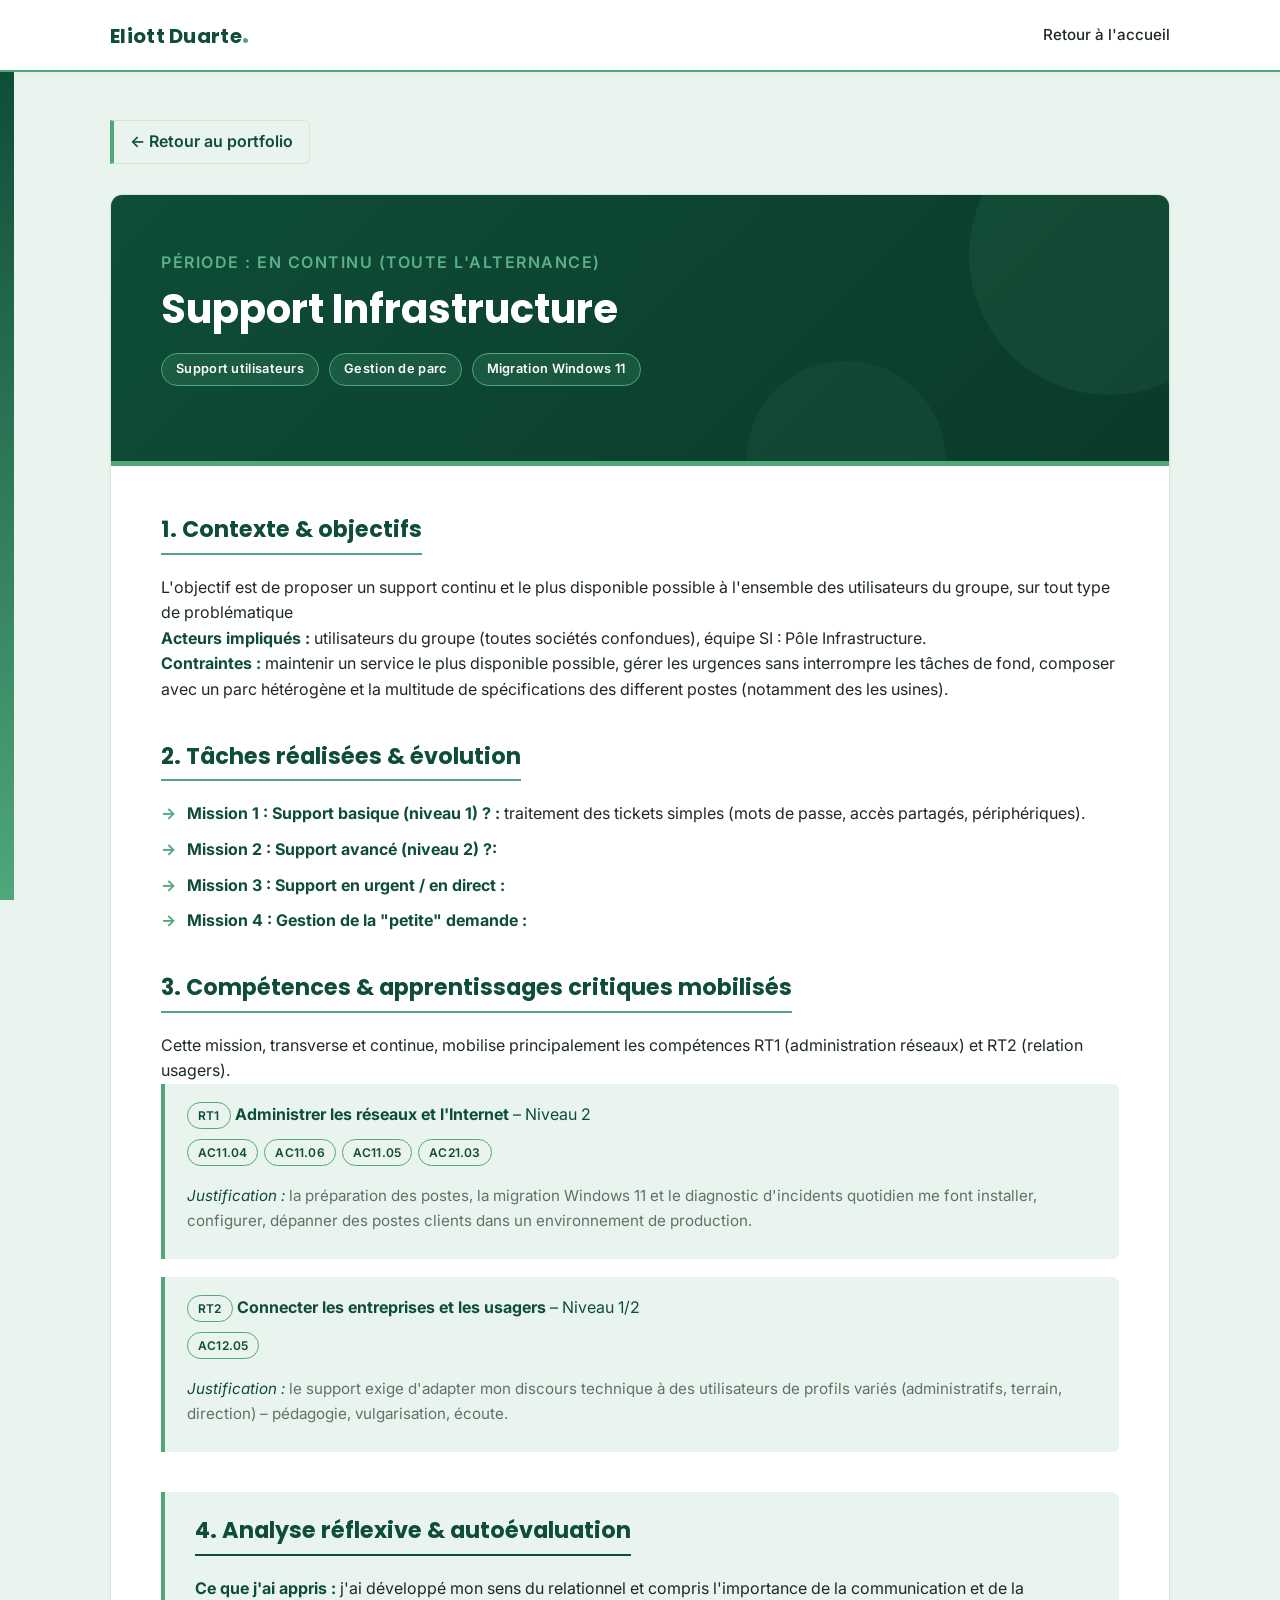
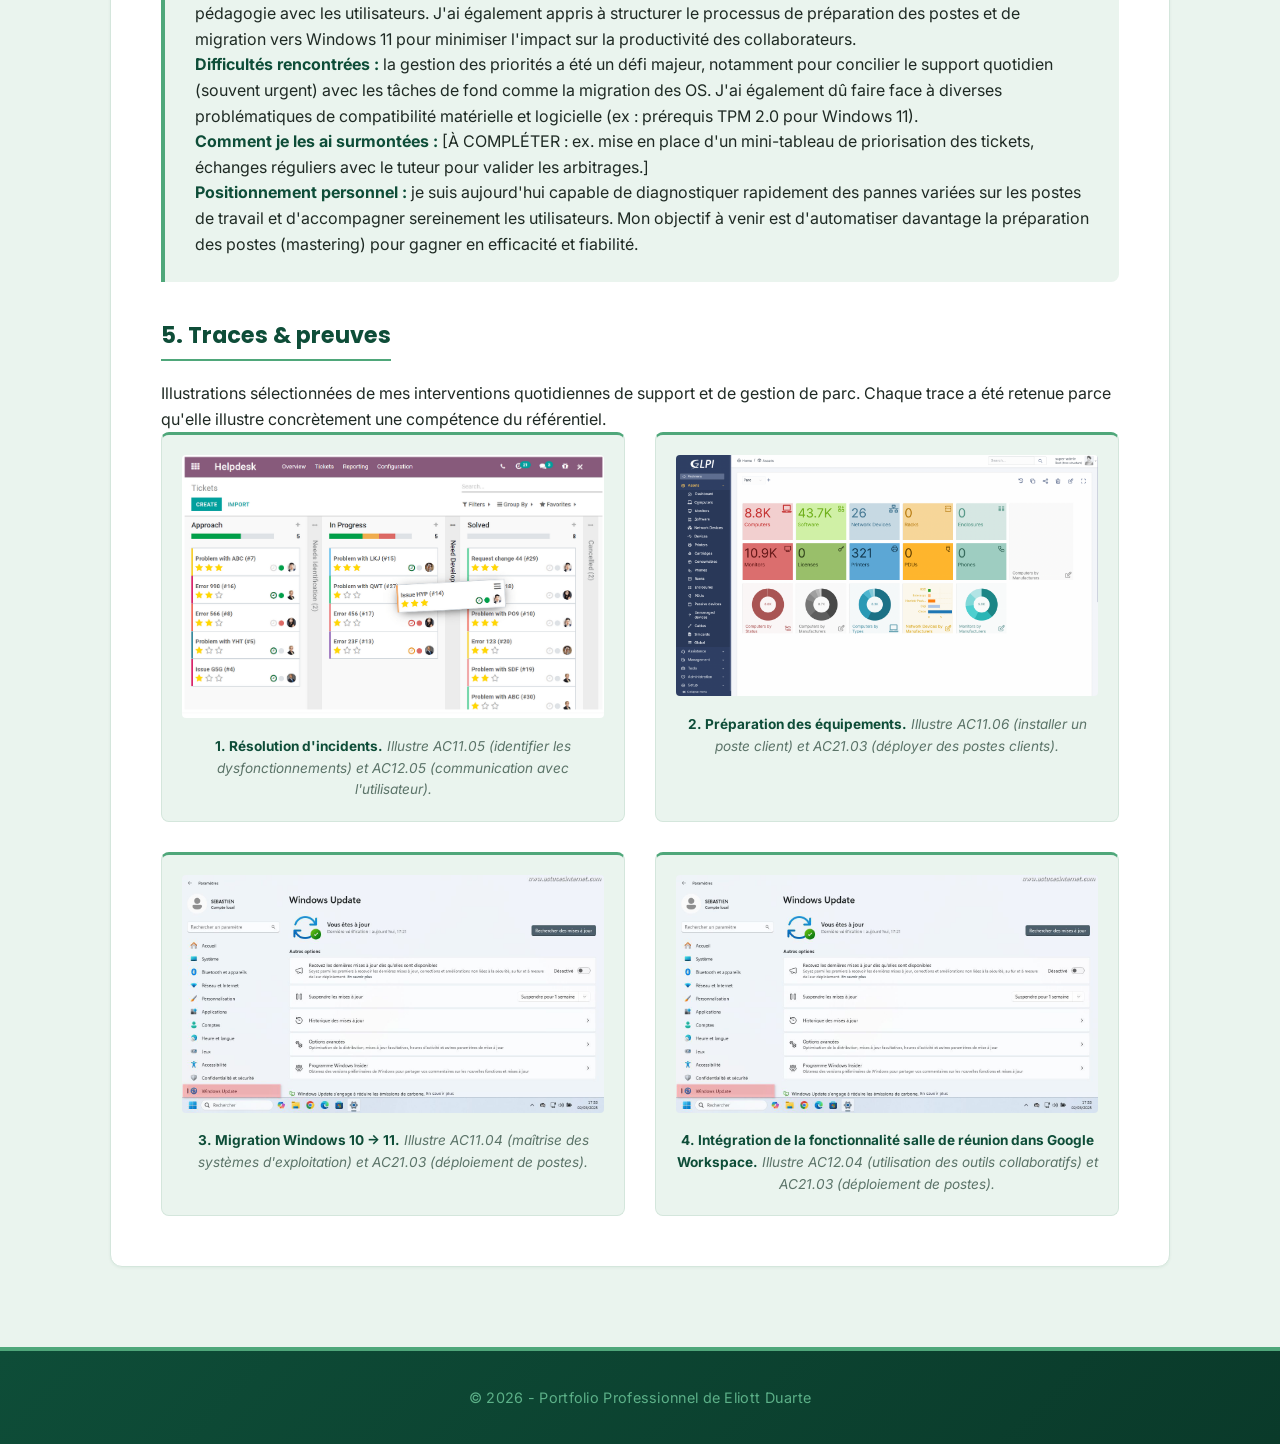
==== commit 90f0de7e: "13eme" ====
--- a/mission1.html
+++ b/mission1.html
@@ -40,24 +40,24 @@
                 <div class="mission-detail-body">
                     <div class="content-block">
                         <h2>1. Contexte &amp; objectifs</h2>
-                        <p>L'objectif est de proposer un support continu à l'ensemble des utilisateurs du groupe, sur tout type de problématique, et d'accompagner les nouveaux arrivants dans leur prise de poste.</p>
-                        <p><strong>Acteurs impliqués :</strong> utilisateurs du groupe (toutes sociétés confondues), équipe SI – Pôle Infrastructure, [À COMPLÉTER : prestataires éventuels].</p>
-                        <p><strong>Contraintes :</strong> maintenir un service le plus disponible possible, gérer les urgences sans interrompre les tâches de fond, composer avec un parc hétérogène (compatibilité matérielle, prérequis TPM 2.0 pour Windows 11).</p>
+                        <p>L'objectif est de proposer un support continu et le plus disponible possible à l'ensemble des utilisateurs du groupe, sur tout type de problématique</p>
+                        <p><strong>Acteurs impliqués :</strong> utilisateurs du groupe (toutes sociétés confondues), équipe SI : Pôle Infrastructure.</p>
+                        <p><strong>Contraintes :</strong> maintenir un service le plus disponible possible, gérer les urgences sans interrompre les tâches de fond, composer avec un parc hétérogène et la multitude de spécifications des different postes (notamment des les usines).</p>
                     </div>
 
                     <div class="content-block">
                         <h2>2. Tâches réalisées &amp; évolution</h2>
                         <ul class="task-list">
-                            <li><strong>Phase 1 – Observation et support de niveau 1 :</strong> traitement des tickets simples sous supervision (mots de passe, accès partagés, périphériques).</li>
-                            <li><strong>Phase 2 – Autonomie sur la préparation des équipements :</strong> installation, configuration et personnalisation des postes pour les nouveaux arrivants, gestion des accès associés.</li>
-                            <li><strong>Phase 3 – Pilotage de la migration Windows 10 → Windows 11 :</strong> identification des postes éligibles, préparation des images, déploiement progressif et accompagnement utilisateur.</li>
-                            <li><strong>Phase 4 – Diagnostic d'incidents plus complexes :</strong> [À COMPLÉTER : exemple concret d'incident résolu en autonomie qui marque la montée en compétence.]</li>
+                            <li><strong>Mission 1 : Support basique (niveau 1) ? :</strong> traitement des tickets simples (mots de passe, accès partagés, périphériques).</li>
+                            <li><strong>Mission 2 : Support avancé (niveau 2) ?:</strong>  </li>
+                            <li><strong>Mission 3 : Support en urgent / en direct :</strong> </li>
+                            <li><strong>Mission 4 : Gestion de la "petite" demande :</strong> </li>
                         </ul>
                     </div>
 
                     <div class="content-block">
                         <h2>3. Compétences &amp; apprentissages critiques mobilisés</h2>
-                        <p>Cette mission, transverse et continue, mobilise principalement les compétences RT1 (administration réseaux) et RT2 (relation usagers), avec une dimension Cybersécurité sur la gestion des accès.</p>
+                        <p>Cette mission, transverse et continue, mobilise principalement les compétences RT1 (administration réseaux) et RT2 (relation usagers).</p>
 
                         <div class="competence-mini">
                             <p><span class="ac-tag">RT1</span> <strong>Administrer les réseaux et l'Internet</strong> – Niveau 2</p>
@@ -78,13 +78,6 @@
                             <p><em>Justification :</em> le support exige d'adapter mon discours technique à des utilisateurs de profils variés (administratifs, terrain, direction) – pédagogie, vulgarisation, écoute.</p>
                         </div>
 
-                        <div class="competence-mini">
-                            <p><span class="ac-tag">Cyber</span> <strong>Administrer un SI sécurisé</strong> – Niveau 1</p>
-                            <div class="ac-tag-row">
-                                <span class="ac-tag" title="Connaître et utiliser les bonnes pratiques de cybersécurité">AC24.01</span>
-                            </div>
-                            <p><em>Justification :</em> chaque préparation de poste applique les bonnes pratiques (chiffrement, mises à jour, comptes), et la migration Windows 11 a été l'occasion d'imposer les prérequis de sécurité (TPM 2.0, Secure Boot).</p>
-                        </div>
                     </div>
 
                     <div class="content-block bg-gray rounded-box">
@@ -101,18 +94,22 @@
 
                         <div class="cards-grid">
                             <div class="proof-container" style="margin: 0;">
-                                <img src="img6.png" alt="Preuve 1 - Support utilisateurs" style="max-width: 100%; height: auto; border-radius: 4px;">
+                                <img src="img6.png" alt="Preuve 1 : Support utilisateurs" style="max-width: 100%; height: auto; border-radius: 4px;">
                                 <p class="caption"><strong>1. Résolution d'incidents.</strong> Illustre AC11.05 (identifier les dysfonctionnements) et AC12.05 (communication avec l'utilisateur).</p>
                             </div>
 
                             <div class="proof-container" style="margin: 0;">
-                                <img src="img4.png" alt="Preuve 2 - Préparation des équipements" style="max-width: 100%; height: auto; border-radius: 4px;">
-                                <p class="caption"><strong>2. Préparation des équipements.</strong> Illustre AC11.06 (installer un poste client) et AC24.01 (bonnes pratiques de sécurité dès la préparation).</p>
+                                <img src="img4.png" alt="Preuve 2 : Gestion du parc" style="max-width: 100%; height: auto; border-radius: 4px;">
+                                <p class="caption"><strong>2. Préparation des équipements.</strong> Illustre AC11.06 (installer un poste client) et AC21.03 (déployer des postes clients).</p>
                             </div>
 
                             <div class="proof-container" style="margin: 0;">
-                                <img src="img5.jpg" alt="Preuve 3 - Migration Windows 11" style="max-width: 100%; height: auto; border-radius: 4px;">
+                                <img src="img5.jpg" alt="Preuve 3 : Prise en main a distance pour assistance" style="max-width: 100%; height: auto; border-radius: 4px;">
                                 <p class="caption"><strong>3. Migration Windows 10 → 11.</strong> Illustre AC11.04 (maîtrise des systèmes d'exploitation) et AC21.03 (déploiement de postes).</p>
+                            </div>
+                            <div class="proof-container" style="margin: 0;">
+                                <img src="img5.jpg" alt="Preuve 4 : Ajout de la fonctionnalité salle de réunion dans Google Workspace" style="max-width: 100%; height: auto; border-radius: 4px;">
+                                <p class="caption"><strong>4. Intégration de la fonctionnalité salle de réunion dans Google Workspace.</strong> Illustre AC12.04 (utilisation des outils collaboratifs) et AC21.03 (déploiement de postes).</p>
                             </div>
                         </div>
                     </div>
--- a/style.css
+++ b/style.css
@@ -1,14 +1,19 @@
-/* VARIABLES GLOBALES */
+/* VARIABLES GLOBALES — THEME F2F GROUPE */
 :root {
-    --primary-color: #1e293b; /* Bleu ardoise très foncé (texte principal) */
-    --secondary-color: #334155; /* Bleu gris (titres) */
-    --accent-color: #0284c7; /* Bleu professionnel (boutons, liens) */
+    --primary-color: #0E4D38;     /* Vert forêt foncé F2F (fond sombre, titres) */
+    --primary-dark: #0A3A2A;      /* Vert très foncé (variation header) */
+    --secondary-color: #0E4D38;   /* Titres (même teinte) */
+    --accent-color: #4FA77A;      /* Vert sauge / médium (boutons, liens, badges) */
+    --accent-light: #5CB088;      /* Vert clair (hover, dégradés) */
     --bg-white: #ffffff;
-    --bg-light: #f8fafc; /* Gris très clair pour alterner les sections */
-    --text-muted: #64748b;
-    --border-color: #e2e8f0;
-    --shadow-sm: 0 1px 3px rgba(0,0,0,0.05);
-    --shadow-md: 0 4px 6px -1px rgba(0,0,0,0.05), 0 2px 4px -1px rgba(0,0,0,0.03);
+    --bg-light: #EAF4EE;          /* Vert très pâle (sections alternées) */
+    --bg-soft: #F4FAF6;            /* Fond très doux pour blocs */
+    --text-muted: #5B7368;        /* Gris vert pour texte secondaire */
+    --text-dark: #1F2A24;          /* Texte principal sur fond clair */
+    --border-color: #D4E6DC;      /* Bordures vert pâle */
+    --shadow-sm: 0 1px 3px rgba(14, 77, 56, 0.06);
+    --shadow-md: 0 4px 12px -2px rgba(14, 77, 56, 0.10), 0 2px 4px -1px rgba(14, 77, 56, 0.05);
+    --shadow-lg: 0 12px 32px -4px rgba(14, 77, 56, 0.15);
     --radius: 12px;
 }
 
@@ -25,9 +30,13 @@
 
 body {
     font-family: 'Inter', sans-serif;
-    color: var(--primary-color);
+    color: var(--text-dark);
     line-height: 1.6;
     background-color: var(--bg-white);
+}
+
+body.bg-light {
+    background-color: var(--bg-light);
 }
 
 h1, h2, h3, h4 {
@@ -49,7 +58,8 @@
     width: 100%;
     top: 0;
     z-index: 1000;
-    border-bottom: 1px solid var(--border-color);
+    border-bottom: 2px solid var(--accent-color);
+    box-shadow: 0 2px 8px rgba(14, 77, 56, 0.04);
 }
 
 .nav-container {
@@ -64,10 +74,12 @@
     font-size: 1.25rem;
     font-weight: 700;
     color: var(--primary-color);
+    letter-spacing: 0.3px;
 }
 
 .logo-dot {
     color: var(--accent-color);
+    font-size: 1.5rem;
 }
 
 .nav-links {
@@ -78,14 +90,31 @@
 
 .nav-links a {
     text-decoration: none;
-    color: var(--text-muted);
+    color: var(--text-dark);
     font-weight: 500;
     font-size: 0.95rem;
     transition: color 0.2s ease;
+    position: relative;
+    padding: 4px 0;
+}
+
+.nav-links a::after {
+    content: '';
+    position: absolute;
+    bottom: -2px;
+    left: 0;
+    width: 0;
+    height: 2px;
+    background: var(--accent-color);
+    transition: width 0.25s ease;
 }
 
 .nav-links a:hover {
-    color: var(--accent-color);
+    color: var(--primary-color);
+}
+
+.nav-links a:hover::after {
+    width: 100%;
 }
 
 /* SECTIONS GÉNÉRALES */
@@ -98,22 +127,70 @@
 }
 
 .section-title {
-    font-size: 2rem;
+    font-size: 2.2rem;
     margin-bottom: 50px;
     text-align: center;
+    color: var(--primary-color);
+    position: relative;
+    padding-bottom: 18px;
+}
+
+.section-title::after {
+    content: '';
+    display: block;
+    width: 60px;
+    height: 4px;
+    background: var(--accent-color);
+    margin: 16px auto 0;
+    border-radius: 2px;
 }
 
 .section-intro {
     text-align: center;
     max-width: 700px;
-    margin: -30px auto 40px auto;
+    margin: -20px auto 40px auto;
     color: var(--text-muted);
 }
 
 /* 1. HERO SECTION (ACCUEIL) */
 .section-hero {
-    padding: 140px 0 80px 0; /* Plus d'espace en haut pour le header fixe */
+    padding: 140px 0 80px 0;
     background-color: var(--bg-white);
+    position: relative;
+    overflow: hidden;
+}
+
+.section-hero::before {
+    content: '';
+    position: absolute;
+    top: -150px;
+    right: -120px;
+    width: 400px;
+    height: 400px;
+    background: radial-gradient(circle, var(--accent-color) 0%, transparent 70%);
+    opacity: 0.18;
+    border-radius: 50%;
+    pointer-events: none;
+    z-index: 0;
+}
+
+.section-hero::after {
+    content: '';
+    position: absolute;
+    bottom: -120px;
+    left: -100px;
+    width: 320px;
+    height: 320px;
+    background: radial-gradient(circle, var(--primary-color) 0%, transparent 70%);
+    opacity: 0.10;
+    border-radius: 50%;
+    pointer-events: none;
+    z-index: 0;
+}
+
+.section-hero .container {
+    position: relative;
+    z-index: 1;
 }
 
 .hero-wrapper {
@@ -128,19 +205,23 @@
 
 .badge {
     display: inline-block;
-    padding: 6px 12px;
-    background-color: #e0f2fe;
-    color: var(--accent-color);
+    padding: 6px 14px;
+    background-color: var(--bg-light);
+    color: var(--primary-color);
+    border: 1px solid var(--accent-color);
     border-radius: 20px;
-    font-size: 0.85rem;
-    font-weight: 600;
+    font-size: 0.8rem;
+    font-weight: 700;
     margin-bottom: 20px;
+    letter-spacing: 1.5px;
+    text-transform: uppercase;
 }
 
 .hero-content h1 {
-    font-size: 2.3rem;
+    font-size: 2.4rem;
     margin-bottom: 15px;
     letter-spacing: -1px;
+    color: var(--primary-color);
 }
 
 .specialization-text {
@@ -154,14 +235,20 @@
     font-size: 1.1rem;
     color: var(--text-muted);
     margin-bottom: 30px;
+    font-style: italic;
 }
 
 .hero-description {
     background: var(--bg-light);
-    padding: 20px;
-    border-left: 4px solid var(--accent-color);
+    padding: 22px 24px;
+    border-left: 5px solid var(--accent-color);
     border-radius: 0 8px 8px 0;
     font-size: 0.95rem;
+    color: var(--text-dark);
+}
+
+.hero-description strong {
+    color: var(--primary-color);
 }
 
 .hero-image-container {
@@ -183,9 +270,10 @@
     right: -20px;
     width: 100%;
     height: 100%;
-    background-color: #f1f5f9;
+    background: linear-gradient(135deg, var(--accent-color) 0%, var(--primary-color) 100%);
     border-radius: var(--radius);
     z-index: 1;
+    opacity: 0.85;
 }
 
 /* 2. CARTES ENTREPRISE */
@@ -197,16 +285,22 @@
 
 .card {
     background: var(--bg-white);
-    padding: 30px;
+    padding: 32px;
     border-radius: var(--radius);
     box-shadow: var(--shadow-sm);
     border: 1px solid var(--border-color);
-    transition: transform 0.3s ease, box-shadow 0.3s ease;
+    border-top: 4px solid var(--accent-color);
+    transition: transform 0.3s ease, box-shadow 0.3s ease, border-color 0.3s ease;
 }
 
 .card:hover {
     transform: translateY(-5px);
     box-shadow: var(--shadow-md);
+    border-top-color: var(--primary-color);
+}
+
+.card h3 {
+    color: var(--primary-color);
 }
 
 .card-icon {
@@ -214,6 +308,52 @@
     margin-bottom: 15px;
 }
 
+/* Logo F2F dans la carte entreprise */
+.card-logo-wrap {
+    background: #fff;
+    border: 1px solid var(--border-color);
+    border-radius: 8px;
+    padding: 8px 14px;
+    display: flex;
+    align-items: center;
+    justify-content: center;
+    height: 52px;
+    width: fit-content;
+    margin-bottom: 18px;
+    box-shadow: var(--shadow-sm);
+    transition: box-shadow 0.3s ease;
+}
+
+.card:hover .card-logo-wrap {
+    box-shadow: var(--shadow-md);
+}
+
+.card-logo-img {
+    max-height: 34px;
+    max-width: 160px;
+    object-fit: contain;
+    display: block;
+}
+
+/* Logo F2F dans le header du modal */
+.modal-logo-wrap {
+    background: #fff;
+    border-radius: 8px;
+    padding: 10px 20px;
+    display: inline-flex;
+    align-items: center;
+    justify-content: center;
+    margin-bottom: 18px;
+    box-shadow: 0 2px 8px rgba(0,0,0,0.18);
+}
+
+.modal-logo-img {
+    height: 46px;
+    max-width: 200px;
+    object-fit: contain;
+    display: block;
+}
+
 .card h3 {
     margin-bottom: 15px;
     font-size: 1.2rem;
@@ -222,13 +362,17 @@
 /* Cartes entreprise et poste */
 .card-link {
     text-decoration: none;
-    color: var(--primary-color);
+    color: var(--text-dark);
     display: flex;
     flex-direction: column;
     cursor: pointer;
 }
 .card-link .read-more {
     margin-top: auto;
+}
+
+.card-link p strong {
+    color: var(--primary-color);
 }
 
 /* MODALES */
@@ -264,10 +408,11 @@
 }
 
 .modal-header {
-    background-color: var(--primary-color);
+    background: linear-gradient(135deg, var(--primary-color) 0%, var(--primary-dark) 100%);
     color: var(--bg-white);
     padding: 40px 50px 30px;
     position: relative;
+    border-bottom: 4px solid var(--accent-color);
 }
 
 .modal-header h2 {
@@ -277,10 +422,11 @@
 }
 
 .modal-header .mission-date {
-    color: #94a3b8;
+    color: var(--accent-light);
     font-size: 0.9rem;
     text-transform: uppercase;
-    letter-spacing: 1px;
+    letter-spacing: 1.5px;
+    font-weight: 600;
 }
 
 .modal-close {
@@ -289,7 +435,7 @@
     right: 22px;
     background: none;
     border: none;
-    color: #94a3b8;
+    color: var(--accent-light);
     font-size: 2rem;
     cursor: pointer;
     line-height: 1;
@@ -315,9 +461,9 @@
 .ac-tag {
     display: inline-block;
     padding: 3px 10px;
-    background-color: #e0f2fe;
-    color: var(--accent-color);
-    border: 1px solid #bae6fd;
+    background-color: var(--bg-light);
+    color: var(--primary-color);
+    border: 1px solid var(--accent-color);
     border-radius: 14px;
     font-size: 0.75rem;
     font-weight: 600;
@@ -356,21 +502,23 @@
 }
 
 .competence-header {
-    background-color: var(--primary-color);
+    background: linear-gradient(135deg, var(--primary-color) 0%, var(--primary-dark) 100%);
     color: var(--bg-white);
     padding: 25px 28px 22px;
+    border-bottom: 4px solid var(--accent-color);
 }
 
 .competence-code {
     display: inline-block;
     background-color: var(--accent-color);
     color: var(--bg-white);
-    padding: 4px 12px;
+    padding: 4px 14px;
     border-radius: 6px;
     font-size: 0.8rem;
     font-weight: 700;
-    letter-spacing: 1px;
+    letter-spacing: 1.5px;
     margin-bottom: 12px;
+    text-transform: uppercase;
 }
 
 .competence-header h3 {
@@ -381,7 +529,7 @@
 
 .competence-level {
     display: block;
-    color: #cbd5e1;
+    color: #B8D9C9;
     font-size: 0.85rem;
     font-style: italic;
 }
@@ -400,19 +548,21 @@
 .competence-body a {
     color: var(--accent-color);
     text-decoration: none;
-    font-weight: 500;
+    font-weight: 600;
+    border-bottom: 1px dotted var(--accent-color);
 }
 
 .competence-body a:hover {
-    text-decoration: underline;
+    color: var(--primary-color);
+    border-bottom-color: var(--primary-color);
 }
 
 .competence-label {
-    color: var(--secondary-color) !important;
-    font-weight: 600;
-    font-size: 0.85rem;
+    color: var(--primary-color) !important;
+    font-weight: 700;
+    font-size: 0.78rem;
     text-transform: uppercase;
-    letter-spacing: 0.5px;
+    letter-spacing: 1px;
     margin-top: 16px !important;
     margin-bottom: 6px !important;
 }
@@ -424,7 +574,7 @@
 /* BLOC AC AU SEIN D'UNE MISSION */
 .competence-mini {
     background-color: var(--bg-light);
-    border-left: 3px solid var(--accent-color);
+    border-left: 4px solid var(--accent-color);
     padding: 18px 22px;
     border-radius: 0 6px 6px 0;
     margin-bottom: 18px;
@@ -442,37 +592,43 @@
 }
 
 .competence-mini em {
-    color: var(--secondary-color);
+    color: var(--primary-color);
 }
 
 /* ENCART COMPLEMENTARITE */
 .complementarite-box {
     margin-top: 50px;
-    background: var(--bg-white);
-    border-left: 4px solid var(--accent-color);
+    background: var(--bg-soft);
+    border-left: 5px solid var(--accent-color);
     padding: 30px 35px;
     border-radius: 0 var(--radius) var(--radius) 0;
     box-shadow: var(--shadow-sm);
 }
 
 .complementarite-box h3 {
-    color: var(--secondary-color);
+    color: var(--primary-color);
     font-size: 1.3rem;
     margin-bottom: 12px;
 }
 
 .complementarite-box p {
-    color: var(--text-muted);
+    color: var(--text-dark);
     line-height: 1.7;
+}
+
+.complementarite-box strong {
+    color: var(--primary-color);
 }
 
 /* FOOTER */
 .main-footer {
-    background-color: var(--primary-color);
-    color: #cbd5e1;
-    padding: 30px 0;
+    background: linear-gradient(135deg, var(--primary-color) 0%, var(--primary-dark) 100%);
+    color: var(--accent-light);
+    padding: 35px 0;
     text-align: center;
     font-size: 0.9rem;
+    border-top: 4px solid var(--accent-color);
+    letter-spacing: 0.3px;
 }
 
 /* 3. MISSIONS */
@@ -500,8 +656,9 @@
     display: block;
     font-size: 0.9rem;
     color: var(--accent-color);
-    font-weight: 500;
+    font-weight: 600;
     margin-top: 5px;
+    letter-spacing: 0.5px;
 }
 
 .mission-body {
@@ -522,12 +679,28 @@
 }
 
 .task-list {
-    padding-left: 20px;
-    color: var(--text-muted);
+    padding-left: 22px;
+    color: var(--text-dark);
+    list-style: none;
 }
 
 .task-list li {
-    margin-bottom: 8px;
+    margin-bottom: 10px;
+    position: relative;
+    padding-left: 4px;
+}
+
+.task-list li::before {
+    content: '→';
+    position: absolute;
+    left: -22px;
+    color: var(--accent-color);
+    font-weight: 700;
+    font-size: 1rem;
+}
+
+.task-list li strong {
+    color: var(--primary-color);
 }
 
 .rounded-box {
@@ -544,12 +717,14 @@
 }
 
 .tag {
-    background-color: #e2e8f0;
-    color: var(--secondary-color);
-    padding: 5px 12px;
+    background-color: rgba(92, 176, 136, 0.18);
+    color: var(--bg-white);
+    border: 1px solid var(--accent-color);
+    padding: 5px 14px;
     border-radius: 20px;
     font-size: 0.8rem;
     font-weight: 600;
+    letter-spacing: 0.3px;
 }
 
 .mission-footer {
@@ -581,7 +756,7 @@
 }
 
 .styled-table thead tr {
-    background-color: var(--primary-color);
+    background: linear-gradient(135deg, var(--primary-color) 0%, var(--primary-dark) 100%);
     color: var(--bg-white);
     text-align: left;
 }
@@ -612,54 +787,93 @@
     padding: 35px 30px;
     border-radius: var(--radius);
     border: 1px solid var(--border-color);
+    border-left: 5px solid var(--accent-color);
     text-decoration: none;
-    color: var(--primary-color);
+    color: var(--text-dark);
     transition: transform 0.3s ease, box-shadow 0.3s ease, border-color 0.3s ease;
+    position: relative;
 }
 
 .mission-summary-card:hover {
     transform: translateY(-5px);
     box-shadow: var(--shadow-md);
-    border-color: var(--accent-color);
+    border-left-color: var(--primary-color);
 }
 
 .mission-summary-card h3 {
     font-size: 1.3rem;
     margin-bottom: 15px;
     margin-top: 10px;
+    color: var(--primary-color);
 }
 
 .mission-summary-card p {
     color: var(--text-muted);
     font-size: 0.95rem;
-    flex-grow: 1; /* Pousse le lien "Voir le détail" vers le bas */
+    flex-grow: 1;
 }
 
 .read-more {
     display: inline-block;
     margin-top: 20px;
     color: var(--accent-color);
-    font-weight: 600;
+    font-weight: 700;
     font-size: 0.95rem;
-}
-
-/* Page détail de la mission */
+    letter-spacing: 0.3px;
+    transition: color 0.2s ease;
+}
+
+.mission-summary-card:hover .read-more,
+.card-link:hover .read-more {
+    color: var(--primary-color);
+}
+
+/* Page détail de la mission — avec barre verticale verte décorative */
 .page-mission {
-    padding: 120px 0 80px 0; /* Compense le header fixe */
+    padding: 120px 0 80px 0;
+    position: relative;
+}
+
+.page-mission::before {
+    content: '';
+    position: fixed;
+    left: 0;
+    top: 70px;
+    bottom: 0;
+    width: 14px;
+    background: linear-gradient(180deg, var(--primary-color) 0%, var(--accent-color) 100%);
+    z-index: 5;
+    pointer-events: none;
+}
+
+@media (max-width: 768px) {
+    .page-mission::before {
+        width: 6px;
+    }
 }
 
 .btn-back {
     display: inline-flex;
     align-items: center;
-    color: var(--text-muted);
+    gap: 6px;
+    color: var(--primary-color);
     text-decoration: none;
-    font-weight: 500;
+    font-weight: 600;
     margin-bottom: 30px;
-    transition: color 0.2s;
+    padding: 8px 16px;
+    background: var(--bg-light);
+    border: 1px solid var(--border-color);
+    border-left: 4px solid var(--accent-color);
+    border-radius: 0 6px 6px 0;
+    transition: all 0.2s ease;
 }
 
 .btn-back:hover {
-    color: var(--accent-color);
+    color: var(--bg-white);
+    background: var(--primary-color);
+    border-color: var(--primary-color);
+    border-left-color: var(--accent-light);
+    transform: translateX(-2px);
 }
 
 .mission-detail-card {
@@ -671,9 +885,43 @@
 }
 
 .mission-detail-header {
-    background-color: var(--primary-color);
+    background: linear-gradient(135deg, var(--primary-color) 0%, var(--primary-dark) 100%);
     color: var(--bg-white);
     padding: 50px;
+    border-bottom: 5px solid var(--accent-color);
+    position: relative;
+    overflow: hidden;
+}
+
+.mission-detail-header::before {
+    content: '';
+    position: absolute;
+    top: -80px;
+    right: -80px;
+    width: 280px;
+    height: 280px;
+    background: var(--accent-color);
+    opacity: 0.10;
+    border-radius: 50%;
+    pointer-events: none;
+}
+
+.mission-detail-header::after {
+    content: '';
+    position: absolute;
+    bottom: -100px;
+    left: 60%;
+    width: 200px;
+    height: 200px;
+    background: var(--accent-color);
+    opacity: 0.08;
+    border-radius: 50%;
+    pointer-events: none;
+}
+
+.mission-detail-header > * {
+    position: relative;
+    z-index: 1;
 }
 
 .mission-detail-header h1 {
@@ -683,10 +931,11 @@
 }
 
 .mission-detail-header .mission-date {
-    color: #94a3b8;
+    color: var(--accent-light);
     font-size: 1rem;
     text-transform: uppercase;
-    letter-spacing: 1px;
+    letter-spacing: 1.5px;
+    font-weight: 600;
 }
 
 .mission-detail-body {
@@ -705,16 +954,31 @@
     font-size: 1.4rem;
     margin-bottom: 20px;
     padding-bottom: 10px;
-    border-bottom: 2px solid var(--bg-light);
+    border-bottom: 2px solid var(--accent-color);
+    color: var(--primary-color);
+    position: relative;
+    display: inline-block;
+}
+
+.content-block strong {
+    color: var(--primary-color);
 }
 
 .bg-gray {
     background-color: var(--bg-light);
+    border-left: 4px solid var(--accent-color);
+    padding: 25px 30px !important;
+    border-radius: 0 8px 8px 0;
+}
+
+.bg-gray h2 {
+    border-bottom-color: var(--primary-color) !important;
 }
 
 .proof-container {
     background-color: var(--bg-light);
     border: 1px solid var(--border-color);
+    border-top: 3px solid var(--accent-color);
     padding: 20px;
     border-radius: 8px;
     text-align: center;
@@ -726,4 +990,341 @@
     color: var(--text-muted);
     margin-top: 10px;
     font-style: italic;
+}
+
+.proof-carousel {
+    position: relative;
+    border-radius: 4px;
+    overflow: hidden;
+    aspect-ratio: 4 / 3;
+    background: #f4f4f4;
+}
+
+.proof-carousel-track {
+    display: flex;
+    height: 100%;
+    overflow-x: auto;
+    scroll-snap-type: x mandatory;
+    scroll-behavior: smooth;
+    scrollbar-width: none;
+}
+
+.proof-carousel-track::-webkit-scrollbar {
+    display: none;
+}
+
+.proof-carousel-track img {
+    flex: 0 0 100%;
+    width: 100%;
+    height: 100%;
+    object-fit: contain;
+    scroll-snap-align: center;
+    display: block;
+}
+
+.proof-carousel-btn {
+    position: absolute;
+    top: 50%;
+    transform: translateY(-50%);
+    background: rgba(0, 0, 0, 0.55);
+    color: #fff;
+    border: none;
+    width: 36px;
+    height: 36px;
+    border-radius: 50%;
+    font-size: 1.1rem;
+    line-height: 1;
+    cursor: pointer;
+    display: flex;
+    align-items: center;
+    justify-content: center;
+    transition: background 0.2s ease;
+    z-index: 2;
+}
+
+.proof-carousel-btn:hover {
+    background: rgba(0, 0, 0, 0.8);
+}
+
+.proof-carousel-btn.prev { left: 8px; }
+.proof-carousel-btn.next { right: 8px; }
+
+.proof-carousel-dots {
+    position: absolute;
+    bottom: 10px;
+    left: 50%;
+    transform: translateX(-50%);
+    display: flex;
+    gap: 6px;
+    z-index: 2;
+}
+
+.proof-carousel-dots span {
+    width: 8px;
+    height: 8px;
+    border-radius: 50%;
+    background: rgba(255, 255, 255, 0.5);
+    transition: background 0.2s ease;
+}
+
+.proof-carousel-dots span.active {
+    background: #fff;
+}
+
+/* ORG CHART */
+.org-chart-wrap {
+    overflow-x: auto;
+    padding: 10px 0 20px;
+}
+
+.org-chart {
+    display: flex;
+    flex-direction: column;
+    align-items: center;
+    min-width: 480px;
+}
+
+.org-root-box {
+    background: linear-gradient(135deg, var(--primary-color) 0%, var(--primary-dark) 100%);
+    color: #fff;
+    padding: 14px 34px;
+    border-radius: 8px;
+    font-weight: 700;
+    font-size: 0.95rem;
+    font-family: 'Poppins', sans-serif;
+    letter-spacing: 1.2px;
+    box-shadow: 0 4px 10px rgba(14, 77, 56, 0.20);
+}
+
+.org-v-connector {
+    width: 2px;
+    height: 22px;
+    background: var(--accent-color);
+}
+
+.org-children {
+    display: flex;
+    gap: 0;
+}
+
+.org-child {
+    position: relative;
+    padding: 22px 8px 0;
+    min-width: 100px;
+    display: flex;
+    flex-direction: column;
+    align-items: center;
+}
+
+.org-child::before {
+    content: '';
+    position: absolute;
+    top: 0;
+    left: 0;
+    right: 0;
+    height: 2px;
+    background: var(--accent-color);
+}
+
+.org-child:first-child::before { left: 50%; }
+.org-child:last-child::before  { right: 50%; }
+
+.org-child::after {
+    content: '';
+    position: absolute;
+    top: 0;
+    left: 50%;
+    transform: translateX(-50%);
+    width: 2px;
+    height: 22px;
+    background: var(--accent-color);
+}
+
+.org-child-box {
+    background: var(--bg-light);
+    border: 1.5px solid var(--border-color);
+    border-top: 3px solid var(--accent-color);
+    border-radius: 6px;
+    padding: 12px 14px;
+    text-align: center;
+    min-width: 88px;
+    transition: transform 0.2s ease, box-shadow 0.2s ease;
+}
+
+.org-child-box:hover {
+    transform: translateY(-2px);
+    box-shadow: var(--shadow-sm);
+}
+
+.org-child-box strong {
+    display: block;
+    font-family: 'Poppins', sans-serif;
+    font-size: 0.78rem;
+    color: var(--primary-color);
+    font-weight: 700;
+    letter-spacing: 0.5px;
+}
+
+.org-child-box small {
+    display: block;
+    font-size: 0.68rem;
+    color: var(--text-muted);
+    margin-top: 4px;
+    font-style: italic;
+}
+
+/* FAITS CLÉS GRID */
+.kf-grid {
+    display: grid;
+    grid-template-columns: repeat(2, 1fr);
+    gap: 12px;
+}
+
+.kf-item {
+    background: var(--bg-light);
+    border-radius: 8px;
+    padding: 14px 18px;
+    border-left: 4px solid var(--accent-color);
+    transition: transform 0.2s ease;
+}
+
+.kf-item:hover {
+    transform: translateX(3px);
+}
+
+.kf-label {
+    font-size: 0.7rem;
+    text-transform: uppercase;
+    letter-spacing: 0.8px;
+    font-weight: 700;
+    color: var(--accent-color);
+    margin-bottom: 4px;
+}
+
+.kf-value {
+    font-size: 0.92rem;
+    font-weight: 600;
+    color: var(--primary-color);
+}
+
+/* FILIALES GRID */
+.filiales-grid {
+    display: grid;
+    grid-template-columns: repeat(auto-fit, minmax(130px, 1fr));
+    gap: 12px;
+}
+
+.filiale-card {
+    background: var(--bg-light);
+    border: 1px solid var(--border-color);
+    border-radius: 8px;
+    padding: 16px 12px;
+    text-align: center;
+}
+
+.filiale-name {
+    font-family: 'Poppins', sans-serif;
+    font-weight: 700;
+    font-size: 0.88rem;
+    color: var(--primary-color);
+    letter-spacing: 0.5px;
+}
+
+.filiale-tag {
+    display: inline-block;
+    margin: 6px auto 8px;
+    padding: 2px 10px;
+    background: var(--accent-color);
+    color: var(--bg-white);
+    border-radius: 12px;
+    font-size: 0.68rem;
+    font-weight: 600;
+}
+
+.filiale-desc {
+    font-size: 0.77rem;
+    color: var(--text-muted);
+    line-height: 1.4;
+}
+
+/* ACTIVITÉS PILLS */
+.activite-list {
+    display: flex;
+    flex-wrap: wrap;
+    gap: 8px;
+    list-style: none;
+    padding: 0;
+    margin: 0;
+}
+
+.activite-list li {
+    background: var(--bg-light);
+    border: 1px solid var(--accent-color);
+    border-radius: 20px;
+    padding: 6px 16px;
+    font-size: 0.84rem;
+    color: var(--primary-color);
+    font-weight: 500;
+}
+
+.activite-list li::before {
+    content: none;
+}
+
+/* USINES SIMOP */
+.usines-grid {
+    display: grid;
+    grid-template-columns: repeat(auto-fit, minmax(240px, 1fr));
+    gap: 16px;
+}
+
+.usine-card {
+    background: var(--bg-light);
+    border: 1px solid var(--border-color);
+    border-radius: 8px;
+    overflow: hidden;
+    transition: transform 0.2s ease, box-shadow 0.2s ease;
+}
+
+.usine-card:hover {
+    transform: translateY(-3px);
+    box-shadow: var(--shadow-sm);
+}
+
+.usine-header {
+    background: linear-gradient(135deg, var(--primary-color) 0%, var(--primary-dark) 100%);
+    border-left: 4px solid var(--accent-color);
+    padding: 14px 18px;
+    display: flex;
+    flex-direction: column;
+    gap: 4px;
+}
+
+.usine-lieu {
+    color: #fff;
+    font-weight: 700;
+    font-family: 'Poppins', sans-serif;
+    font-size: 0.88rem;
+}
+
+.usine-effectif {
+    color: var(--accent-light);
+    font-size: 0.75rem;
+    font-style: italic;
+}
+
+.usine-card .task-list {
+    padding: 14px 16px 14px 34px;
+}
+
+.caption {
+    font-size: 0.85rem;
+    color: var(--text-muted) !important;
+    margin-top: 10px !important;
+    font-style: italic;
+}
+
+.caption strong {
+    color: var(--primary-color);
+    font-style: normal;
 }
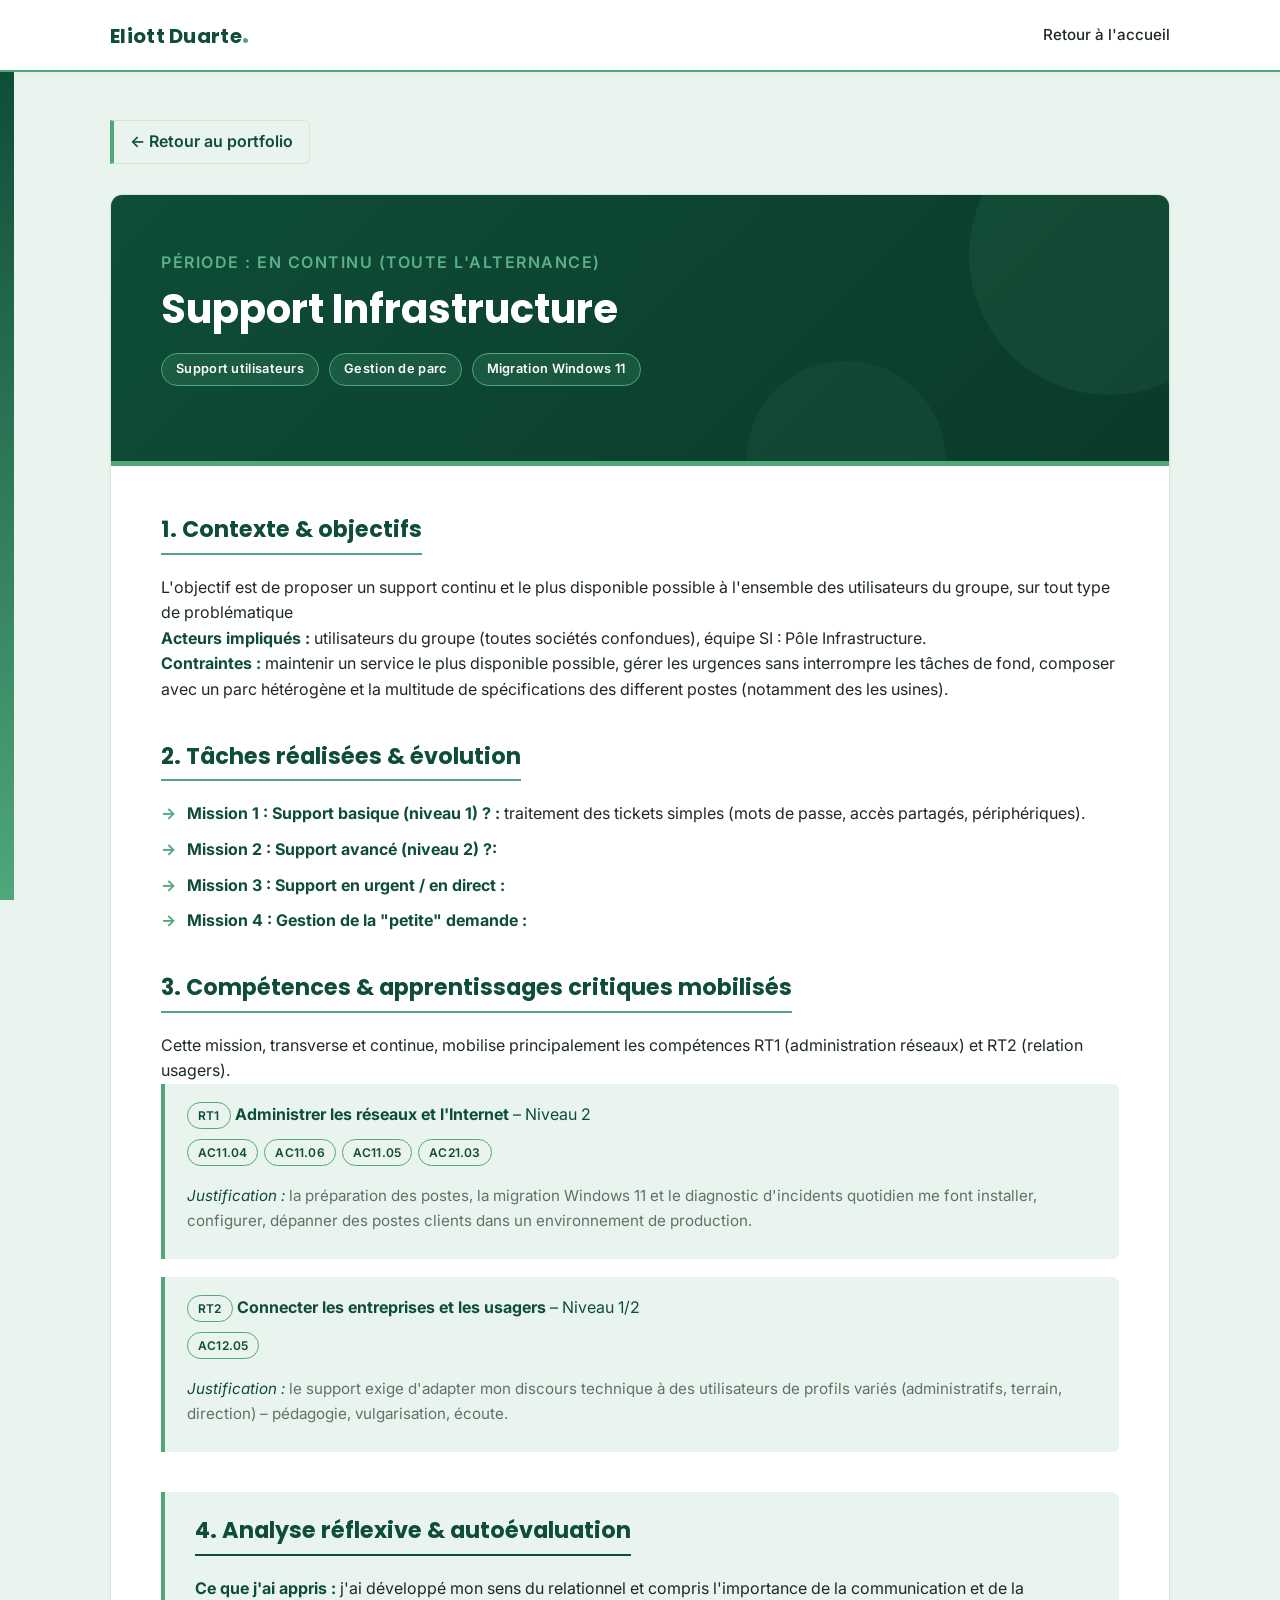
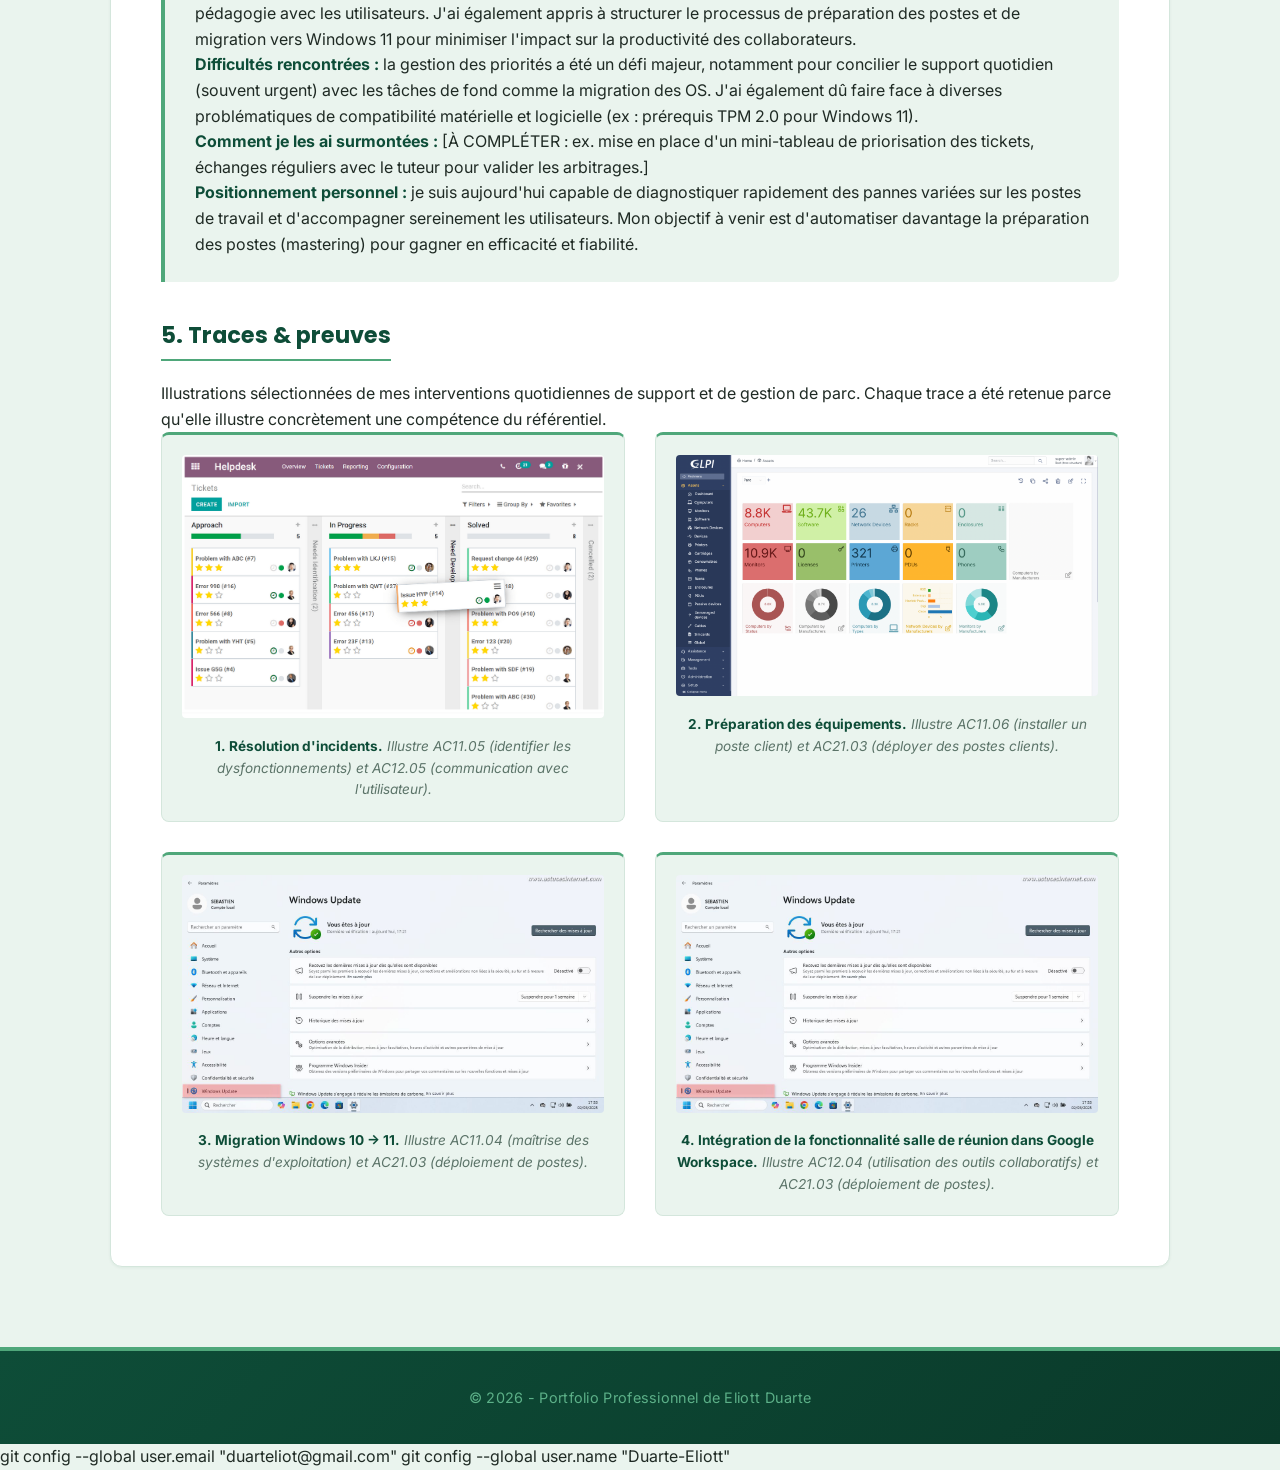
==== commit e0acd96c: "14eme" ====
--- a/mission1.html
+++ b/mission1.html
@@ -126,3 +126,7 @@
 
 </body>
 </html>
+
+
+  git config --global user.email "duarteliot@gmail.com"
+  git config --global user.name "Duarte-Eliott"
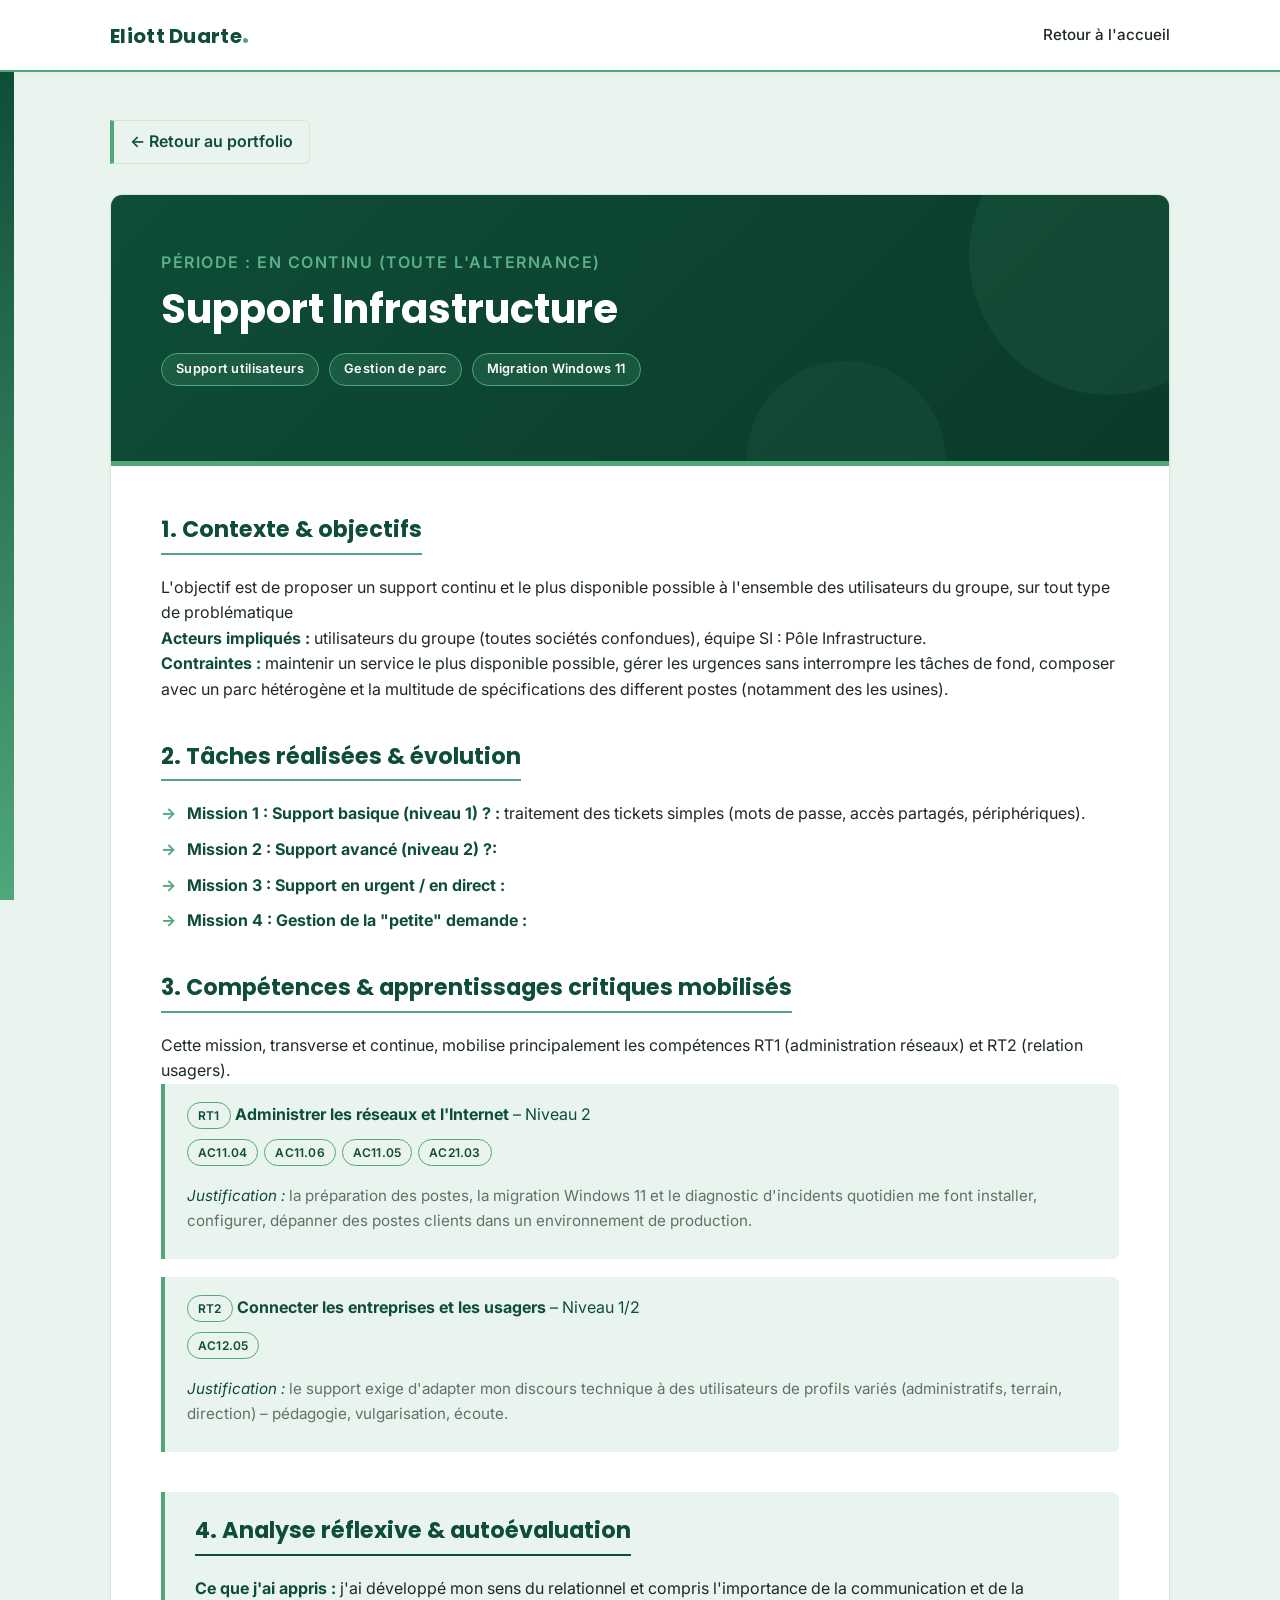
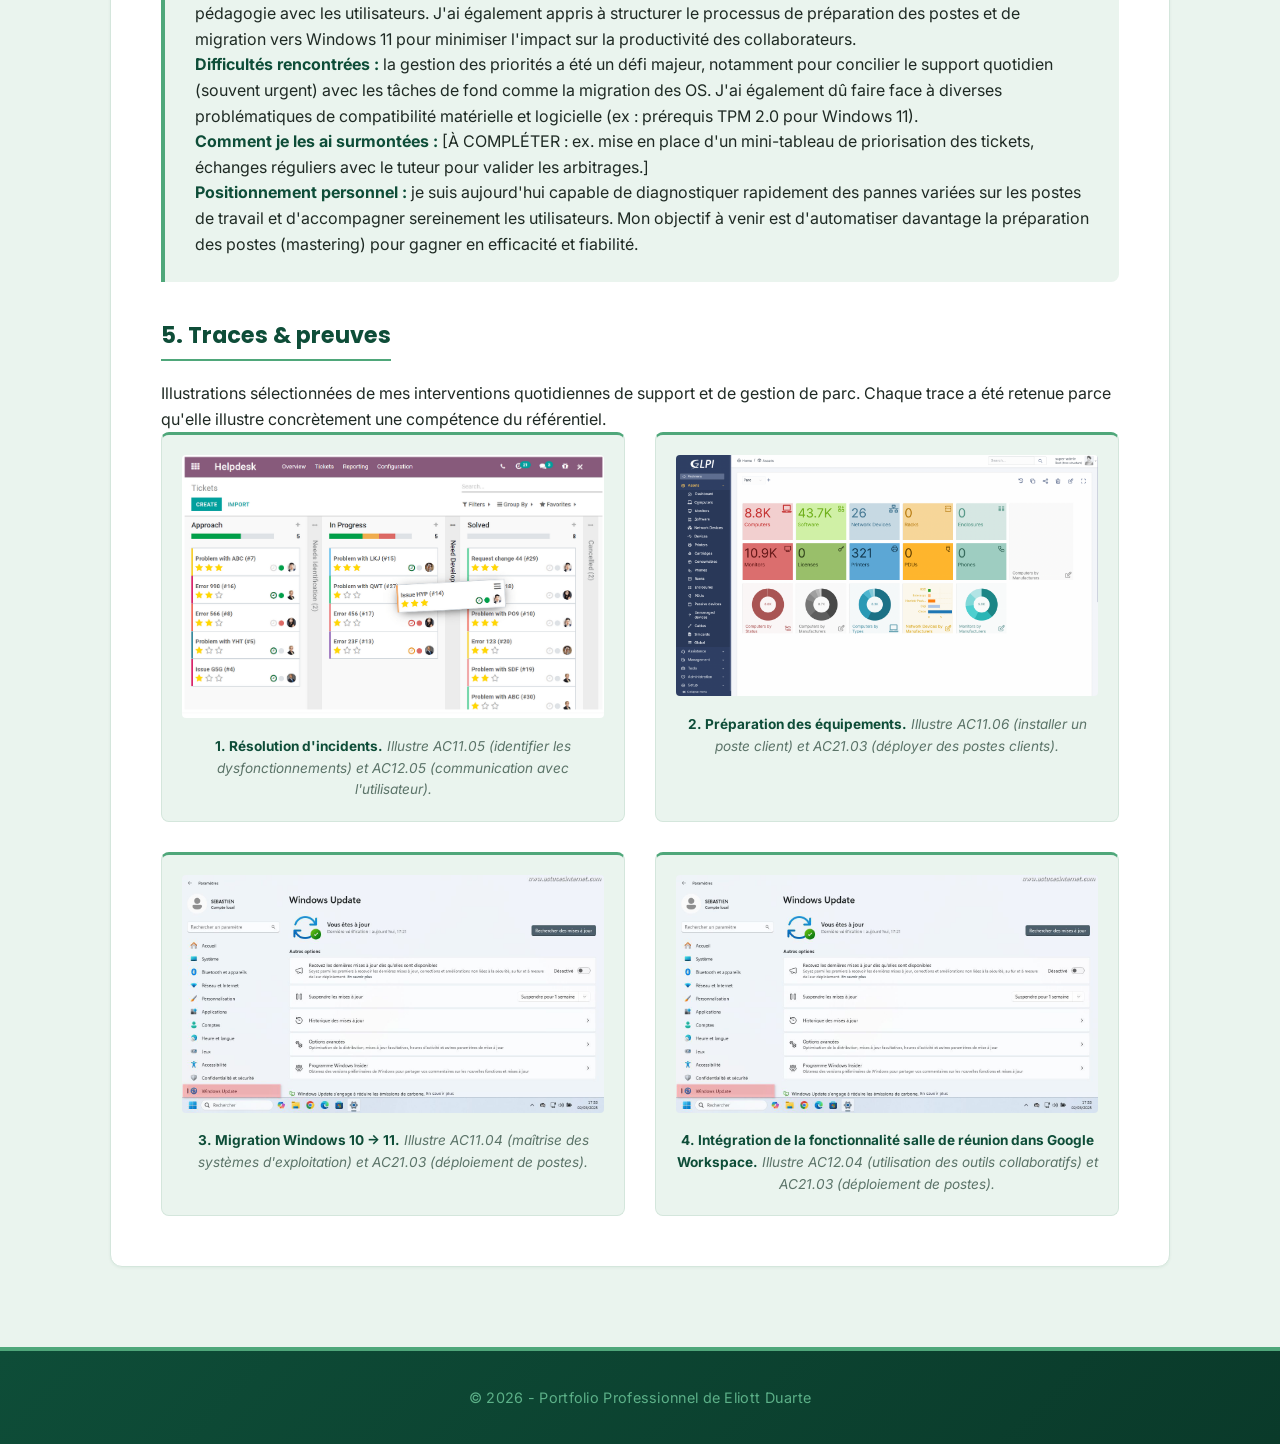
==== commit 506f3fc5: "15eme" ====
--- a/mission1.html
+++ b/mission1.html
@@ -128,5 +128,3 @@
 </html>
 
 
-  git config --global user.email "duarteliot@gmail.com"
-  git config --global user.name "Duarte-Eliott"
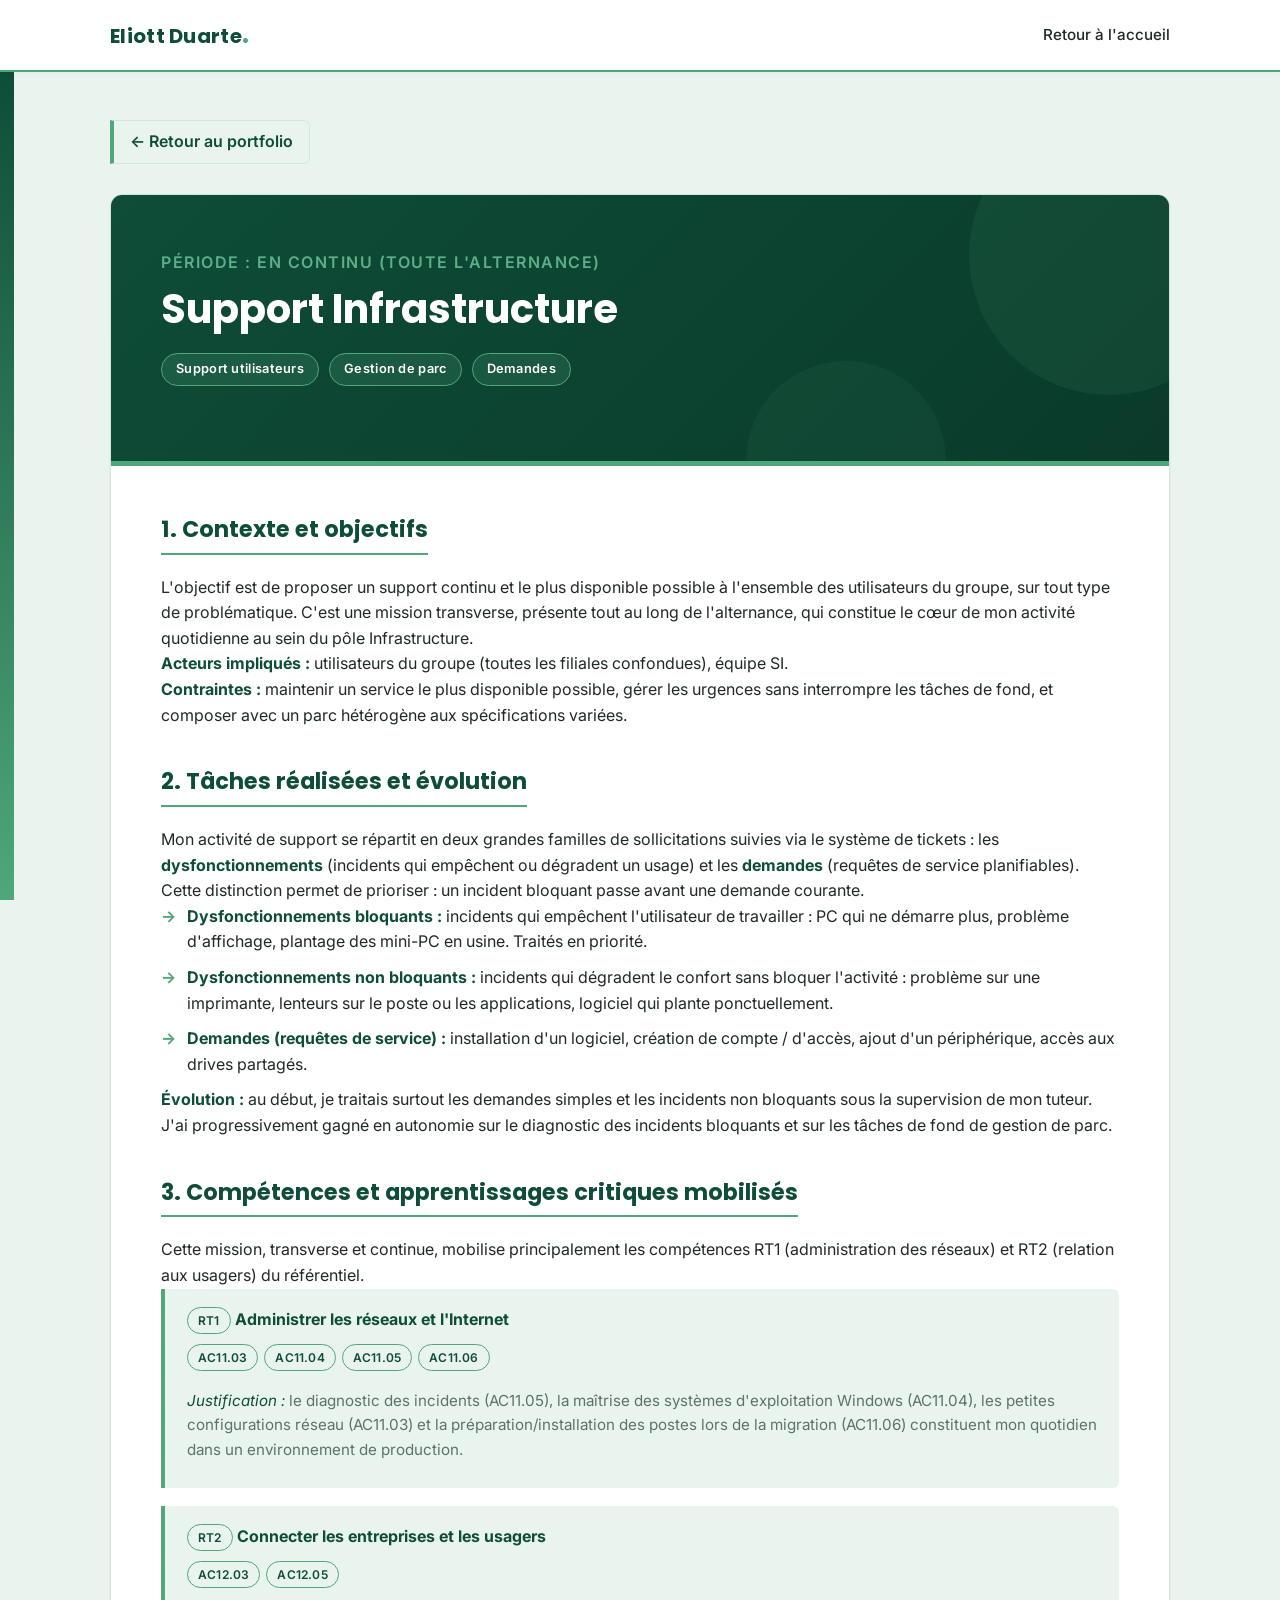
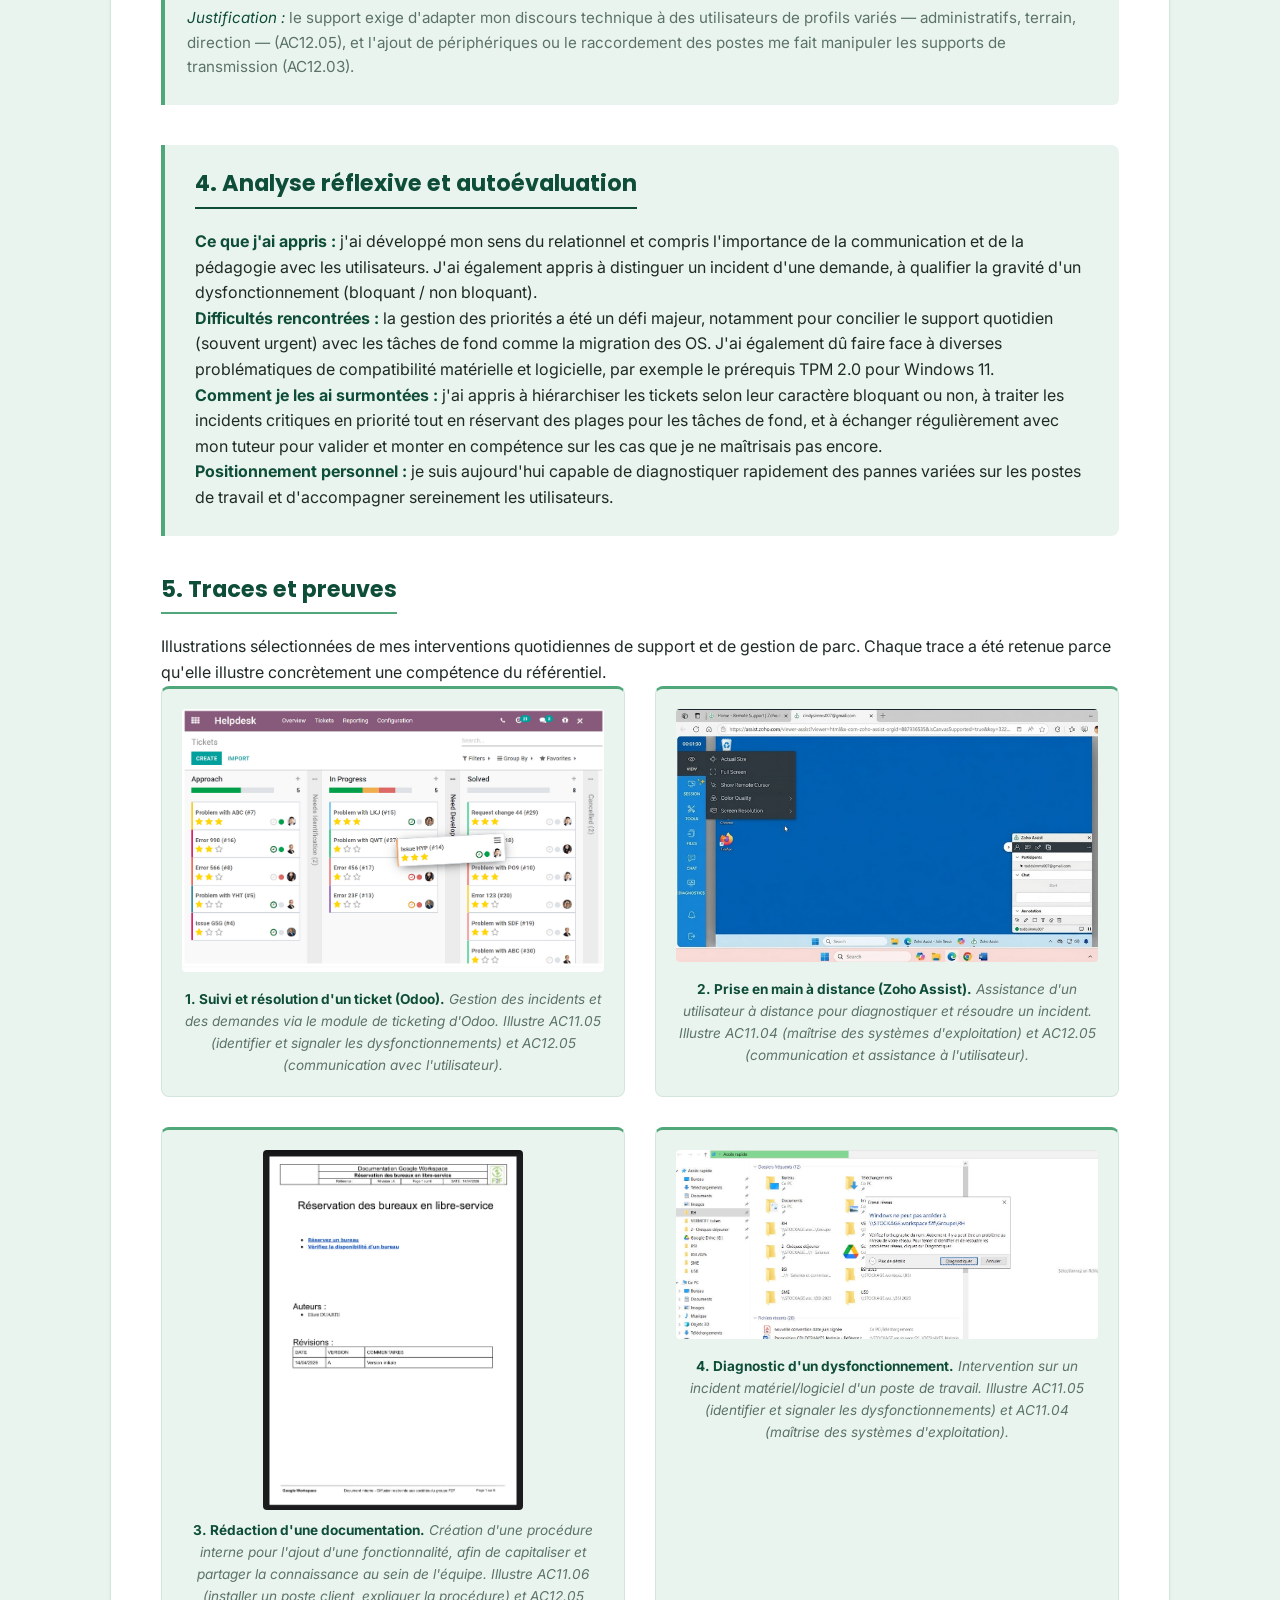
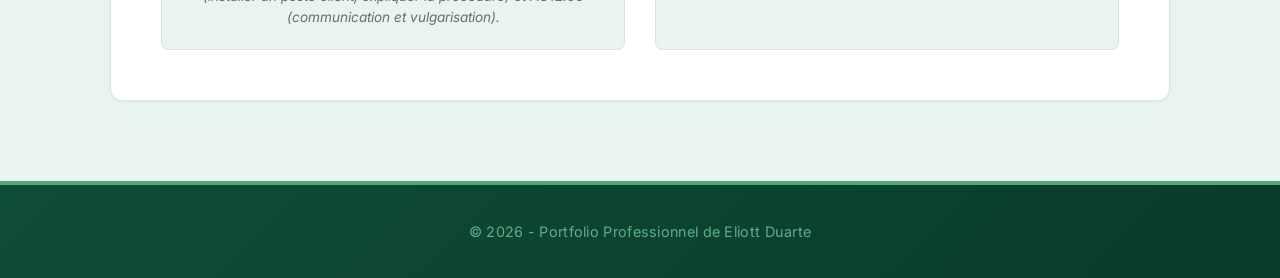
==== commit cba7a5d4: "18eme" ====
--- a/mission1.html
+++ b/mission1.html
@@ -33,83 +33,86 @@
                     <div class="tags">
                         <span class="tag">Support utilisateurs</span>
                         <span class="tag">Gestion de parc</span>
-                        <span class="tag">Migration Windows 11</span>
+                        <span class="tag">Demandes</span>
                     </div>
                 </header>
 
                 <div class="mission-detail-body">
                     <div class="content-block">
-                        <h2>1. Contexte &amp; objectifs</h2>
-                        <p>L'objectif est de proposer un support continu et le plus disponible possible à l'ensemble des utilisateurs du groupe, sur tout type de problématique</p>
-                        <p><strong>Acteurs impliqués :</strong> utilisateurs du groupe (toutes sociétés confondues), équipe SI : Pôle Infrastructure.</p>
-                        <p><strong>Contraintes :</strong> maintenir un service le plus disponible possible, gérer les urgences sans interrompre les tâches de fond, composer avec un parc hétérogène et la multitude de spécifications des different postes (notamment des les usines).</p>
+                        <h2>1. Contexte et objectifs</h2>
+                        <p>L'objectif est de proposer un support continu et le plus disponible possible à l'ensemble des utilisateurs du groupe, sur tout type de problématique. C'est une mission transverse, présente tout au long de l'alternance, qui constitue le cœur de mon activité quotidienne au sein du pôle Infrastructure.</p>
+                        <p><strong>Acteurs impliqués :</strong> utilisateurs du groupe (toutes les filiales confondues), équipe SI.</p>
+                        <p><strong>Contraintes :</strong> maintenir un service le plus disponible possible, gérer les urgences sans interrompre les tâches de fond, et composer avec un parc hétérogène aux spécifications variées.</p>
                     </div>
 
                     <div class="content-block">
-                        <h2>2. Tâches réalisées &amp; évolution</h2>
+                        <h2>2. Tâches réalisées et évolution</h2>
+                        <p>Mon activité de support se répartit en deux grandes familles de sollicitations suivies via le système de tickets : les <strong>dysfonctionnements</strong> (incidents qui empêchent ou dégradent un usage) et les <strong>demandes</strong> (requêtes de service planifiables). Cette distinction permet de prioriser : un incident bloquant passe avant une demande courante.</p>
                         <ul class="task-list">
-                            <li><strong>Mission 1 : Support basique (niveau 1) ? :</strong> traitement des tickets simples (mots de passe, accès partagés, périphériques).</li>
-                            <li><strong>Mission 2 : Support avancé (niveau 2) ?:</strong>  </li>
-                            <li><strong>Mission 3 : Support en urgent / en direct :</strong> </li>
-                            <li><strong>Mission 4 : Gestion de la "petite" demande :</strong> </li>
+                            <li><strong>Dysfonctionnements bloquants :</strong> incidents qui empêchent l'utilisateur de travailler : PC qui ne démarre plus, problème d'affichage, plantage des mini-PC en usine. Traités en priorité.</li>
+                            <li><strong>Dysfonctionnements non bloquants :</strong> incidents qui dégradent le confort sans bloquer l'activité : problème sur une imprimante, lenteurs sur le poste ou les applications, logiciel qui plante ponctuellement.</li>
+                            <li><strong>Demandes (requêtes de service) :</strong> installation d'un logiciel, création de compte / d'accès, ajout d'un périphérique, accès aux drives partagés.</li>
                         </ul>
+                        <p><strong>Évolution :</strong> au début, je traitais surtout les demandes simples et les incidents non bloquants sous la supervision de mon tuteur. J'ai progressivement gagné en autonomie sur le diagnostic des incidents bloquants et sur les tâches de fond de gestion de parc.</p>
                     </div>
 
                     <div class="content-block">
-                        <h2>3. Compétences &amp; apprentissages critiques mobilisés</h2>
-                        <p>Cette mission, transverse et continue, mobilise principalement les compétences RT1 (administration réseaux) et RT2 (relation usagers).</p>
+                        <h2>3. Compétences et apprentissages critiques mobilisés</h2>
+                        <p>Cette mission, transverse et continue, mobilise principalement les compétences RT1 (administration des réseaux) et RT2 (relation aux usagers) du référentiel.</p>
 
                         <div class="competence-mini">
-                            <p><span class="ac-tag">RT1</span> <strong>Administrer les réseaux et l'Internet</strong> – Niveau 2</p>
+                            <p><span class="ac-tag">RT1</span> <strong>Administrer les réseaux et l'Internet</strong></p>
                             <div class="ac-tag-row">
-                                <span class="ac-tag" title="Maîtriser les principes des systèmes d'exploitation">AC11.04</span>
-                                <span class="ac-tag" title="Installer un poste client, expliquer la procédure">AC11.06</span>
-                                <span class="ac-tag" title="Identifier et signaler les dysfonctionnements du réseau local">AC11.05</span>
-                                <span class="ac-tag" title="Déployer des postes clients et solutions virtualisées">AC21.03</span>
+                                <span class="ac-tag" title="Configurer les fonctions de base du réseau local">AC11.03</span>
+                                <span class="ac-tag" title="Maîtriser les rôles et les principes fondamentaux des systèmes d'exploitation">AC11.04</span>
+                                <span class="ac-tag" title="Identifier les dysfonctionnements du réseau local et savoir les signaler">AC11.05</span>
+                                <span class="ac-tag" title="Installer un poste client, expliquer la procédure mise en place">AC11.06</span>
                             </div>
-                            <p><em>Justification :</em> la préparation des postes, la migration Windows 11 et le diagnostic d'incidents quotidien me font installer, configurer, dépanner des postes clients dans un environnement de production.</p>
+                            <p><em>Justification :</em> le diagnostic des incidents (AC11.05), la maîtrise des systèmes d'exploitation Windows (AC11.04), les petites configurations réseau (AC11.03) et la préparation/installation des postes lors de la migration (AC11.06) constituent mon quotidien dans un environnement de production.</p>
                         </div>
 
                         <div class="competence-mini">
-                            <p><span class="ac-tag">RT2</span> <strong>Connecter les entreprises et les usagers</strong> – Niveau 1/2</p>
+                            <p><span class="ac-tag">RT2</span> <strong>Connecter les entreprises et les usagers</strong></p>
                             <div class="ac-tag-row">
-                                <span class="ac-tag" title="Communiquer avec un tiers, adapter son discours et sa langue">AC12.05</span>
+                                <span class="ac-tag" title="Déployer des supports de transmission">AC12.03</span>
+                                <span class="ac-tag" title="Communiquer avec un tiers et adapter son discours à son interlocuteur">AC12.05</span>
                             </div>
-                            <p><em>Justification :</em> le support exige d'adapter mon discours technique à des utilisateurs de profils variés (administratifs, terrain, direction) – pédagogie, vulgarisation, écoute.</p>
+                            <p><em>Justification :</em> le support exige d'adapter mon discours technique à des utilisateurs de profils variés — administratifs, terrain, direction — (AC12.05), et l'ajout de périphériques ou le raccordement des postes me fait manipuler les supports de transmission (AC12.03).</p>
                         </div>
 
                     </div>
 
                     <div class="content-block bg-gray rounded-box">
-                        <h2>4. Analyse réflexive &amp; autoévaluation</h2>
-                        <p><strong>Ce que j'ai appris :</strong> j'ai développé mon sens du relationnel et compris l'importance de la communication et de la pédagogie avec les utilisateurs. J'ai également appris à structurer le processus de préparation des postes et de migration vers Windows 11 pour minimiser l'impact sur la productivité des collaborateurs.</p>
-                        <p><strong>Difficultés rencontrées :</strong> la gestion des priorités a été un défi majeur, notamment pour concilier le support quotidien (souvent urgent) avec les tâches de fond comme la migration des OS. J'ai également dû faire face à diverses problématiques de compatibilité matérielle et logicielle (ex : prérequis TPM 2.0 pour Windows 11).</p>
-                        <p><strong>Comment je les ai surmontées :</strong> [À COMPLÉTER : ex. mise en place d'un mini-tableau de priorisation des tickets, échanges réguliers avec le tuteur pour valider les arbitrages.]</p>
-                        <p><strong>Positionnement personnel :</strong> je suis aujourd'hui capable de diagnostiquer rapidement des pannes variées sur les postes de travail et d'accompagner sereinement les utilisateurs. Mon objectif à venir est d'automatiser davantage la préparation des postes (mastering) pour gagner en efficacité et fiabilité.</p>
+                        <h2>4. Analyse réflexive et autoévaluation</h2>
+                        <p><strong>Ce que j'ai appris :</strong> j'ai développé mon sens du relationnel et compris l'importance de la communication et de la pédagogie avec les utilisateurs. J'ai également appris à distinguer un incident d'une demande, à qualifier la gravité d'un dysfonctionnement (bloquant / non bloquant).</p>
+                        <p><strong>Difficultés rencontrées :</strong> la gestion des priorités a été un défi majeur, notamment pour concilier le support quotidien (souvent urgent) avec les tâches de fond comme la migration des OS. J'ai également dû faire face à diverses problématiques de compatibilité matérielle et logicielle, par exemple le prérequis TPM 2.0 pour Windows 11.</p>
+                        <p><strong>Comment je les ai surmontées :</strong> j'ai appris à hiérarchiser les tickets selon leur caractère bloquant ou non, à traiter les incidents critiques en priorité tout en réservant des plages pour les tâches de fond, et à échanger régulièrement avec mon tuteur pour valider et monter en compétence sur les cas que je ne maîtrisais pas encore.</p>
+                        <p><strong>Positionnement personnel :</strong> je suis aujourd'hui capable de diagnostiquer rapidement des pannes variées sur les postes de travail et d'accompagner sereinement les utilisateurs.</p>
                     </div>
 
                     <div class="content-block">
-                        <h2>5. Traces &amp; preuves</h2>
+                        <h2>5. Traces et preuves</h2>
                         <p>Illustrations sélectionnées de mes interventions quotidiennes de support et de gestion de parc. Chaque trace a été retenue parce qu'elle illustre concrètement une compétence du référentiel.</p>
 
                         <div class="cards-grid">
                             <div class="proof-container" style="margin: 0;">
-                                <img src="img6.png" alt="Preuve 1 : Support utilisateurs" style="max-width: 100%; height: auto; border-radius: 4px;">
-                                <p class="caption"><strong>1. Résolution d'incidents.</strong> Illustre AC11.05 (identifier les dysfonctionnements) et AC12.05 (communication avec l'utilisateur).</p>
+                                <img src="images/mission1/img6.png" alt="Preuve 1 : Résolution d'un ticket dans Odoo" style="max-width: 100%; height: auto; border-radius: 4px;">
+                                <p class="caption"><strong>1. Suivi et résolution d'un ticket (Odoo).</strong> Gestion des incidents et des demandes via le module de ticketing d'Odoo. Illustre AC11.05 (identifier et signaler les dysfonctionnements) et AC12.05 (communication avec l'utilisateur).</p>
                             </div>
 
                             <div class="proof-container" style="margin: 0;">
-                                <img src="img4.png" alt="Preuve 2 : Gestion du parc" style="max-width: 100%; height: auto; border-radius: 4px;">
-                                <p class="caption"><strong>2. Préparation des équipements.</strong> Illustre AC11.06 (installer un poste client) et AC21.03 (déployer des postes clients).</p>
+                                <img src="images/mission1/zoho.png" alt="Preuve 2 : Prise en main à distance avec Zoho Assist" style="max-width: 100%; height: auto; border-radius: 4px;">
+                                <p class="caption"><strong>2. Prise en main à distance (Zoho Assist).</strong> Assistance d'un utilisateur à distance pour diagnostiquer et résoudre un incident. Illustre AC11.04 (maîtrise des systèmes d'exploitation) et AC12.05 (communication et assistance à l'utilisateur).</p>
                             </div>
 
                             <div class="proof-container" style="margin: 0;">
-                                <img src="img5.jpg" alt="Preuve 3 : Prise en main a distance pour assistance" style="max-width: 100%; height: auto; border-radius: 4px;">
-                                <p class="caption"><strong>3. Migration Windows 10 → 11.</strong> Illustre AC11.04 (maîtrise des systèmes d'exploitation) et AC21.03 (déploiement de postes).</p>
+                                <img src="images/mission1/docs.jpeg" alt="Preuve 3 : Documentation pour l'ajout d'une fonctionnalité" style="max-width: 100%; max-height: 360px; width: auto; height: auto; display: block; margin: 0 auto; border-radius: 4px;">
+                                <p class="caption"><strong>3. Rédaction d'une documentation.</strong> Création d'une procédure interne pour l'ajout d'une fonctionnalité, afin de capitaliser et partager la connaissance au sein de l'équipe. Illustre AC11.06 (installer un poste client, expliquer la procédure) et AC12.05 (communication et vulgarisation).</p>
                             </div>
+
                             <div class="proof-container" style="margin: 0;">
-                                <img src="img5.jpg" alt="Preuve 4 : Ajout de la fonctionnalité salle de réunion dans Google Workspace" style="max-width: 100%; height: auto; border-radius: 4px;">
-                                <p class="caption"><strong>4. Intégration de la fonctionnalité salle de réunion dans Google Workspace.</strong> Illustre AC12.04 (utilisation des outils collaboratifs) et AC21.03 (déploiement de postes).</p>
+                                <img src="images/mission1/w11ee.jpg" alt="Preuve 4 : Diagnostic d'un dysfonctionnement sur poste" style="max-width: 100%; height: auto; border-radius: 4px;">
+                                <p class="caption"><strong>4. Diagnostic d'un dysfonctionnement.</strong> Intervention sur un incident matériel/logiciel d'un poste de travail. Illustre AC11.05 (identifier et signaler les dysfonctionnements) et AC11.04 (maîtrise des systèmes d'exploitation).</p>
                             </div>
                         </div>
                     </div>
--- a/style.css
+++ b/style.css
@@ -217,6 +217,38 @@
     text-transform: uppercase;
 }
 
+.status-badge {
+    display: inline-flex;
+    align-items: center;
+    gap: 8px;
+    padding: 6px 14px;
+    border-radius: 20px;
+    font-size: 0.8rem;
+    font-weight: 700;
+    margin-bottom: 15px;
+    letter-spacing: 1.5px;
+    text-transform: uppercase;
+}
+
+.status-in-progress {
+    background-color: #FFF4E0;
+    color: #B8730F;
+    border: 1px solid #E8A93A;
+}
+
+.status-dot {
+    width: 8px;
+    height: 8px;
+    border-radius: 50%;
+    background-color: #E8A93A;
+    animation: pulse-dot 1.6s ease-in-out infinite;
+}
+
+@keyframes pulse-dot {
+    0%, 100% { opacity: 1; transform: scale(1); }
+    50% { opacity: 0.5; transform: scale(1.2); }
+}
+
 .hero-content h1 {
     font-size: 2.4rem;
     margin-bottom: 15px;
@@ -304,8 +336,26 @@
 }
 
 .card-icon {
-    font-size: 2rem;
-    margin-bottom: 15px;
+    width: 52px;
+    height: 52px;
+    border-radius: 50%;
+    background: var(--primary-color);
+    display: flex;
+    align-items: center;
+    justify-content: center;
+    margin-bottom: 18px;
+    box-shadow: var(--shadow-sm);
+    transition: box-shadow 0.3s ease;
+}
+
+.card:hover .card-icon {
+    box-shadow: var(--shadow-md);
+}
+
+.card-icon svg {
+    width: 28px;
+    height: 28px;
+    fill: #fff;
 }
 
 /* Logo F2F dans la carte entreprise */
